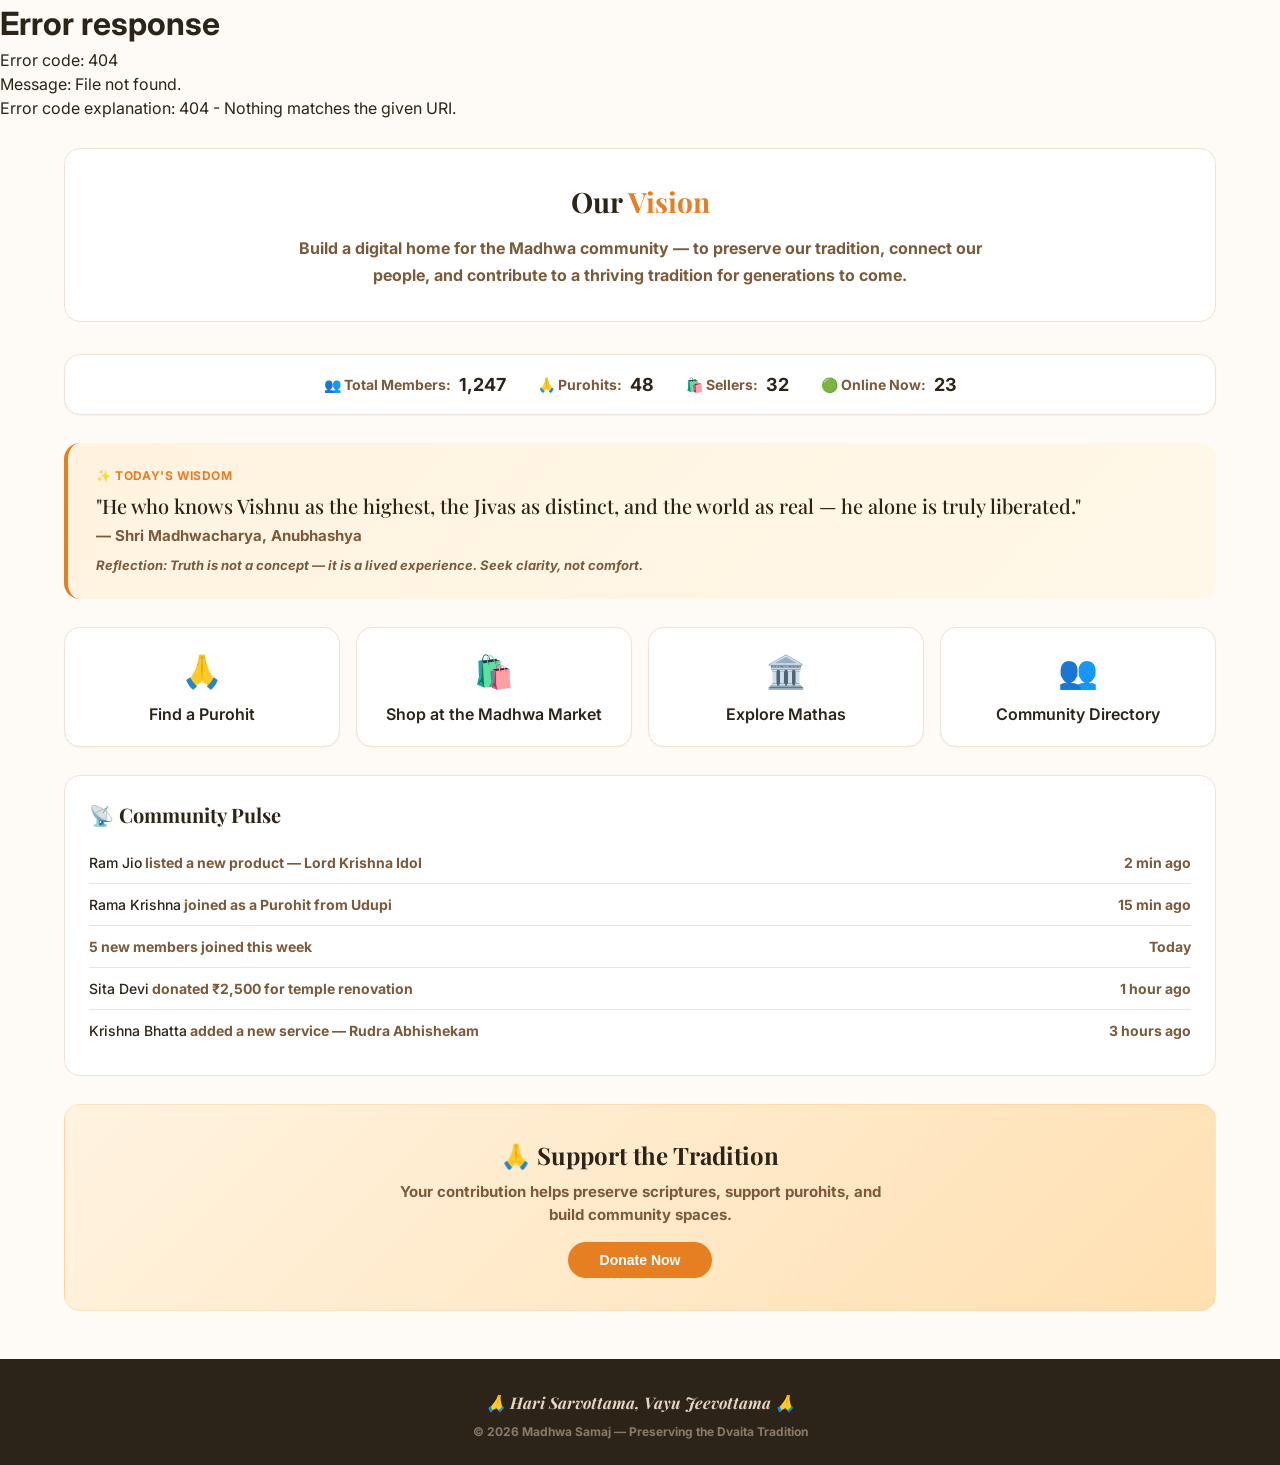
==== index.html @ 7e7f559f "first upload first upload" ====
<!DOCTYPE html>
<html lang="en">
<head>
    <meta charset="UTF-8" />
    <meta name="viewport" content="width=device-width, initial-scale=1.0, viewport-fit=cover" />
    <title>Madhwa Samaj — Preserve. Connect. Contribute.</title>
    <link href="https://fonts.googleapis.com/css2?family=Inter:opsz,wght@14..32,300;14..32,400;14..32,500;14..32,600;14..32,700&family=Playfair+Display:ital,wght@0,400;0,500;0,600;0,700;1,400&display=swap" rel="stylesheet" />
    <style>
        * {
            margin: 0;
            padding: 0;
            box-sizing: border-box;
        }
        :root {
            --madhwa-primary: #e67e22;
            --madhwa-light: #f39c12;
            --madhwa-dark: #d35400;
            --google-blue: #4285f4;
            --google-red: #ea4335;
            --google-yellow: #fbbc04;
            --google-green: #34a853;
            --bg-warm: #fefaf5;
            --surface-white: #ffffff;
            --text-primary: #2c2418;
            --text-secondary: #7a5a3a;
            --border-soft: #f0e2d4;
            --shadow-sm: 0 1px 2px rgba(0,0,0,0.04);
            --shadow-md: 0 4px 14px rgba(230,126,34,0.06);
            --shadow-lg: 0 8px 28px rgba(0,0,0,0.08);
            --radius: 16px;
        }
        body {
            font-family: 'Inter', sans-serif;
            background: var(--bg-warm);
            color: var(--text-primary);
            line-height: 1.5;
            min-height: 100vh;
            display: flex;
            flex-direction: column;
        }
        .page-content {
            flex: 1;
            max-width: 1200px;
            margin: 0 auto;
            padding: 28px 24px 48px;
            width: 100%;
        }

        /* Hero */
        .hero {
            background: linear-gradient(135deg, #fff3e0 0%, #ffe0b2 50%, #fff8e1 100%);
            border-radius: var(--radius);
            padding: 48px 32px;
            margin-bottom: 32px;
            text-align: center;
            border: 1px solid rgba(230,126,34,0.12);
        }
        .hero h1 {
            font-family: 'Playfair Display', serif;
            font-size: 38px;
            font-weight: 700;
            color: var(--text-primary);
        }
        .hero h1 span { color: var(--madhwa-primary); }
        .hero p {
            font-size: 18px;
            color: var(--text-secondary);
            max-width: 600px;
            margin: 12px auto 20px;
        }
        .hero .cta-group {
            display: flex;
            gap: 12px;
            justify-content: center;
            flex-wrap: wrap;
        }
        .hero .cta-group button {
            padding: 10px 28px;
            border: none;
            border-radius: 40px;
            font-weight: 600;
            font-size: 14px;
            cursor: pointer;
            transition: transform 0.2s;
            background: var(--madhwa-primary);
            color: white;
        }
        .hero .cta-group button:hover { transform: scale(1.02); }
        .hero .cta-group .btn-outline {
            background: none;
            color: var(--text-primary);
            border: 1px solid var(--border-soft);
        }
        .hero .cta-group .btn-outline:hover { background: #fff3e0; }

        /* Vision */
        .vision {
            background: white;
            border-radius: var(--radius);
            padding: 32px;
            margin-bottom: 32px;
            border: 1px solid var(--border-soft);
            text-align: center;
        }
        .vision h2 {
            font-family: 'Playfair Display', serif;
            font-size: 28px;
            margin-bottom: 12px;
        }
        .vision h2 span { color: var(--madhwa-primary); }
        .vision p {
            font-size: 16px;
            color: var(--text-secondary);
            max-width: 700px;
            margin: 0 auto;
            line-height: 1.7;
        }

        /* Stats Bar */
        .stats-bar {
            display: flex;
            flex-wrap: wrap;
            gap: 16px 32px;
            background: white;
            border: 1px solid var(--border-soft);
            border-radius: var(--radius);
            padding: 16px 24px;
            margin-bottom: 28px;
            box-shadow: var(--shadow-sm);
            justify-content: center;
        }
        .stats-bar .stat-item {
            display: flex;
            align-items: center;
            gap: 8px;
            font-size: 14px;
            color: var(--text-secondary);
        }
        .stats-bar .stat-item .num {
            font-weight: 700;
            color: var(--text-primary);
            font-size: 18px;
        }

        /* Today's Wisdom */
        .wisdom {
            background: linear-gradient(135deg, #fff3e0, #fff8e8);
            border-radius: var(--radius);
            padding: 24px 28px;
            margin-bottom: 28px;
            border-left: 4px solid var(--madhwa-primary);
        }
        .wisdom .label {
            font-size: 12px;
            font-weight: 700;
            text-transform: uppercase;
            letter-spacing: 0.05em;
            color: var(--madhwa-primary);
        }
        .wisdom .verse {
            font-size: 20px;
            font-weight: 500;
            font-family: 'Playfair Display', serif;
            margin: 6px 0 4px;
        }
        .wisdom .meaning {
            font-size: 15px;
            color: var(--text-secondary);
        }
        .wisdom .reflection {
            font-size: 13px;
            color: var(--text-secondary);
            margin-top: 8px;
            font-style: italic;
        }

        /* Quick Actions */
        .quick-actions {
            display: grid;
            grid-template-columns: repeat(auto-fit, minmax(200px, 1fr));
            gap: 16px;
            margin-bottom: 28px;
        }
        .quick-actions .action-card {
            background: white;
            border-radius: var(--radius);
            padding: 20px;
            text-align: center;
            border: 1px solid var(--border-soft);
            box-shadow: var(--shadow-sm);
            cursor: pointer;
            transition: transform 0.2s, box-shadow 0.2s;
        }
        .quick-actions .action-card:hover {
            transform: translateY(-3px);
            box-shadow: var(--shadow-lg);
        }
        .quick-actions .action-card .icon { font-size: 32px; }
        .quick-actions .action-card .title { font-weight: 600; margin-top: 6px; }

        /* Activity Feed */
        .activity-feed {
            background: white;
            border-radius: var(--radius);
            padding: 24px;
            margin-bottom: 28px;
            border: 1px solid var(--border-soft);
        }
        .activity-feed h3 {
            font-family: 'Playfair Display', serif;
            font-size: 20px;
            margin-bottom: 12px;
        }
        .activity-feed .feed-item {
            display: flex;
            justify-content: space-between;
            padding: 10px 0;
            border-bottom: 1px solid var(--border-soft);
            font-size: 14px;
            color: var(--text-secondary);
        }
        .activity-feed .feed-item:last-child { border-bottom: none; }
        .activity-feed .feed-item .highlight { color: var(--text-primary); font-weight: 500; }

        /* Donation */
        .donation-section {
            background: linear-gradient(135deg, #fff3e0, #ffe0b2);
            border-radius: var(--radius);
            padding: 32px;
            text-align: center;
            border: 1px solid rgba(230,126,34,0.12);
        }
        .donation-section h3 {
            font-family: 'Playfair Display', serif;
            font-size: 24px;
        }
        .donation-section p {
            font-size: 15px;
            color: var(--text-secondary);
            max-width: 500px;
            margin: 8px auto 16px;
        }
        .donation-section button {
            padding: 10px 32px;
            border: none;
            border-radius: 40px;
            font-weight: 600;
            font-size: 14px;
            cursor: pointer;
            background: var(--madhwa-primary);
            color: white;
            transition: transform 0.2s;
        }
        .donation-section button:hover { transform: scale(1.02); }

        /* Modal */
        .modal-overlay {
            display: none;
            position: fixed;
            top: 0;
            left: 0;
            width: 100%;
            height: 100%;
            background: rgba(0,0,0,0.5);
            backdrop-filter: blur(4px);
            z-index: 1000;
            align-items: center;
            justify-content: center;
        }
        .modal-overlay.open { display: flex; }
        .modal-box {
            background: white;
            border-radius: var(--radius);
            max-width: 440px;
            width: 92%;
            padding: 32px;
            box-shadow: var(--shadow-lg);
            text-align: center;
        }
        .modal-box h2 {
            font-family: 'Playfair Display', serif;
            font-size: 26px;
            margin-bottom: 8px;
        }
        .modal-box p {
            font-size: 14px;
            color: var(--text-secondary);
            margin-bottom: 16px;
        }
        .modal-box .amount-grid {
            display: grid;
            grid-template-columns: 1fr 1fr 1fr;
            gap: 10px;
            margin-bottom: 16px;
        }
        .modal-box .amount-grid button {
            padding: 10px;
            border: 1px solid var(--border-soft);
            border-radius: 10px;
            background: white;
            font-weight: 600;
            cursor: pointer;
            transition: all 0.2s;
        }
        .modal-box .amount-grid button:hover { border-color: var(--madhwa-primary); background: #fff3e0; }
        .modal-box .amount-grid button.selected { border-color: var(--madhwa-primary); background: var(--madhwa-primary); color: white; }
        .modal-box .custom-input {
            width: 100%;
            padding: 10px;
            border: 1px solid var(--border-soft);
            border-radius: 10px;
            margin-bottom: 16px;
            font-size: 14px;
        }
        .modal-box .btn-donate {
            width: 100%;
            padding: 12px;
            border: none;
            border-radius: 40px;
            background: var(--madhwa-primary);
            color: white;
            font-weight: 700;
            font-size: 16px;
            cursor: pointer;
        }
        .modal-box .btn-close {
            background: none;
            border: none;
            color: var(--text-secondary);
            margin-top: 12px;
            cursor: pointer;
        }
        .modal-box .impact {
            font-size: 12px;
            color: var(--text-secondary);
            margin-top: 12px;
            padding-top: 12px;
            border-top: 1px solid var(--border-soft);
        }

        @media (max-width: 768px) {
            .page-content { padding: 20px 16px 40px; }
            .hero { padding: 32px 20px; }
            .hero h1 { font-size: 28px; }
            .vision h2 { font-size: 22px; }
            .stats-bar { gap: 12px 20px; }
            .stats-bar .stat-item { font-size: 12px; }
            .stats-bar .stat-item .num { font-size: 16px; }
            .modal-box .amount-grid { grid-template-columns: 1fr 1fr; }
        }
        @media (max-width: 480px) {
            .hero h1 { font-size: 24px; }
            .hero p { font-size: 15px; }
            .quick-actions { grid-template-columns: 1fr 1fr; }
            .modal-box .amount-grid { grid-template-columns: 1fr 1fr; }
            .modal-box { padding: 24px; }
        }
    </style>
</head>
<body>
    <!-- Shared Header -->
    <div id="headerPlaceholder"></div>

    <main class="page-content">

        <!-- Vision / Mission -->
        <section class="vision">
            <h2>Our <span>Vision</span></h2>
            <p><b>Build a digital home for the Madhwa community — to preserve our tradition, connect our people, and contribute to a thriving tradition for generations to come.</p>
        </section>
        <!-- Stats -->
        <div class="stats-bar">
            <div class="stat-item">👥 Total Members: <span class="num" id="totalMembers">1,247</span></div>
            <div class="stat-item">🙏 Purohits: <span class="num" id="totalPurohits">48</span></div>
            <div class="stat-item">🛍️ Sellers: <span class="num" id="totalSellers">32</span></div>
            <div class="stat-item">🟢 Online Now: <span class="num" id="onlineNow">23</span></div>
        </div>
        <!-- Today's Wisdom -->
        <section class="wisdom">
            <div class="label">✨ Today's Wisdom</div>
            <div class="verse">"He who knows Vishnu as the highest, the Jivas as distinct, and the world as real — he alone is truly liberated."</div>
            <div class="meaning">— Shri Madhwacharya, Anubhashya</div>
            <div class="reflection">Reflection: Truth is not a concept — it is a lived experience. Seek clarity, not comfort.</div>
        </section>

        <!-- Quick Actions -->
        <section class="quick-actions">
            <div class="action-card" onclick="window.location.href='ms-purohit.html'">
                <div class="icon">🙏</div>
                <div class="title">Find a Purohit</div>
            </div>
            <div class="action-card" onclick="window.location.href='ms-marketplace.html'">
                <div class="icon">🛍️</div>
                <div class="title">Shop at the Madhwa Market</div>
            </div>
            <div class="action-card" onclick="window.location.href='ms-mathas-network.html'">
                <div class="icon">🏛️</div>
                <div class="title">Explore Mathas</div>
            </div>
            <div class="action-card" onclick="window.location.href='ms-directory.html'">
                <div class="icon">👥</div>
                <div class="title">Community Directory</div>
            </div>
        </section>

        <!-- Activity Feed -->
        <section class="activity-feed">
            <h3>📡 Community Pulse</h3>
            <div class="feed-item"><span><span class="highlight">Ram Jio</span> listed a new product — Lord Krishna Idol</span> <span>2 min ago</span></div>
            <div class="feed-item"><span><span class="highlight">Rama Krishna</span> joined as a Purohit from Udupi</span> <span>15 min ago</span></div>
            <div class="feed-item"><span>5 new members joined this week</span> <span>Today</span></div>
            <div class="feed-item"><span><span class="highlight">Sita Devi</span> donated ₹2,500 for temple renovation</span> <span>1 hour ago</span></div>
            <div class="feed-item"><span><span class="highlight">Krishna Bhatta</span> added a new service — Rudra Abhishekam</span> <span>3 hours ago</span></div>
        </section>

        <!-- Donation -->
        <section class="donation-section">
            <h3>🙏 Support the Tradition</h3>
            <p>Your contribution helps preserve scriptures, support purohits, and build community spaces.</p>
            <button onclick="document.getElementById('donationModal').classList.add('open')">Donate Now</button>
        </section>
    </main>

    <!-- Donation Modal -->
    <div class="modal-overlay" id="donationModal">
        <div class="modal-box">
            <h2>🙏 Donate</h2>
            <p>Choose an amount to support the Madhwa Samaj community.</p>
            <div class="amount-grid">
                <button onclick="selectAmount(this, 500)">₹500</button>
                <button onclick="selectAmount(this, 1000)">₹1,000</button>
                <button onclick="selectAmount(this, 2500)">₹2,500</button>
                <button onclick="selectAmount(this, 5000)">₹5,000</button>
                <button onclick="selectAmount(this, 10000)">₹10,000</button>
                <button onclick="selectAmount(this, 'custom')">Custom</button>
            </div>
            <input type="number" class="custom-input" id="customAmount" placeholder="Enter custom amount (₹)" style="display:none;" />
            <button class="btn-donate" onclick="processDonation()">Donate with Razorpay</button>
            <button class="btn-close" onclick="document.getElementById('donationModal').classList.remove('open')">Cancel</button>
            <div class="impact">💚 Your donation supports temple renovations, purohit training, and community events.</div>
        </div>
    </div>

    <!-- Footer -->
    <footer class="site-footer">
        <div class="footer-mantra">🙏 Hari Sarvottama, Vayu Jeevottama 🙏</div>
        <div class="footer-copy">© 2026 Madhwa Samaj — Preserving the Dvaita Tradition</div>
    </footer>

    <div class="toast" id="toast">✨ Thank you for your support!</div>

    <script>
        let selectedAmount = 0;

        function selectAmount(el, amount) {
            document.querySelectorAll('.amount-grid button').forEach(b => b.classList.remove('selected'));
            el.classList.add('selected');
            if (amount === 'custom') {
                document.getElementById('customAmount').style.display = 'block';
                document.getElementById('customAmount').focus();
                selectedAmount = 0;
            } else {
                document.getElementById('customAmount').style.display = 'none';
                selectedAmount = amount;
            }
        }

        function processDonation() {
            const custom = document.getElementById('customAmount').value;
            let finalAmount = selectedAmount;
            if (custom && parseInt(custom) > 0) {
                finalAmount = parseInt(custom);
            }
            if (!finalAmount || finalAmount < 10) {
                showToast('Please select or enter a valid amount (minimum ₹10).');
                return;
            }
            // Razorpay integration placeholder
            showToast(`🔒 Redirecting to Razorpay for ₹${finalAmount}...`);
            // In production: razorpay checkout
            setTimeout(() => {
                document.getElementById('donationModal').classList.remove('open');
                showToast('🙏 Thank you for your generous donation!');
            }, 1500);
        }

        function showToast(msg) {
            const toast = document.getElementById('toast');
            toast.textContent = msg;
            toast.classList.add('show');
            clearTimeout(toast._timer);
            toast._timer = setTimeout(() => toast.classList.remove('show'), 3000);
        }

        // Close modal on outside click
        document.getElementById('donationModal').addEventListener('click', function(e) {
            if (e.target === this) this.classList.remove('open');
        });

        // Load header
        fetch('components/header.html')
            .then(res => res.text())
            .then(data => {
                document.getElementById('headerPlaceholder').innerHTML = data;
                const currentPage = window.location.pathname.split('/').pop() || 'index.html';
                document.querySelectorAll('.nav-links a').forEach(link => {
                    const href = link.getAttribute('href');
                    if (href === currentPage || (currentPage === 'index.html' && href === 'index.html')) {
                        link.classList.add('active');
                    } else {
                        link.classList.remove('active');
                    }
                });
            })
            .catch(err => console.error('Failed to load header:', err));
    </script>

    <style>
        .toast {
            position: fixed;
            bottom: 100px;
            left: 50%;
            transform: translateX(-50%);
            background: #2c2418;
            color: white;
            padding: 14px 28px;
            border-radius: 40px;
            font-size: 13px;
            font-weight: 500;
            box-shadow: 0 8px 28px rgba(0,0,0,0.2);
            z-index: 300;
            opacity: 0;
            pointer-events: none;
            transition: all 0.4s ease;
        }
        .toast.show { opacity: 1; bottom: 120px; }
        .site-footer {
            background: #2c2418;
            color: #b8a994;
            padding: 32px 24px 24px;
            text-align: center;
            font-size: 13px;
            margin-top: auto;
        }
        .site-footer .footer-mantra {
            font-family: 'Playfair Display', serif;
            font-size: 16px;
            font-style: italic;
            color: #e6d5c4;
            margin-bottom: 8px;
        }
        .site-footer .footer-copy {
            font-size: 12px;
            color: #8a7a6a;
        }
        @media (max-width: 480px) {
            .site-footer { padding: 24px 16px 20px; }
            .site-footer .footer-mantra { font-size: 14px; }
            .modal-box .amount-grid { grid-template-columns: 1fr 1fr; }
        }
    </style>
</body>
</html>
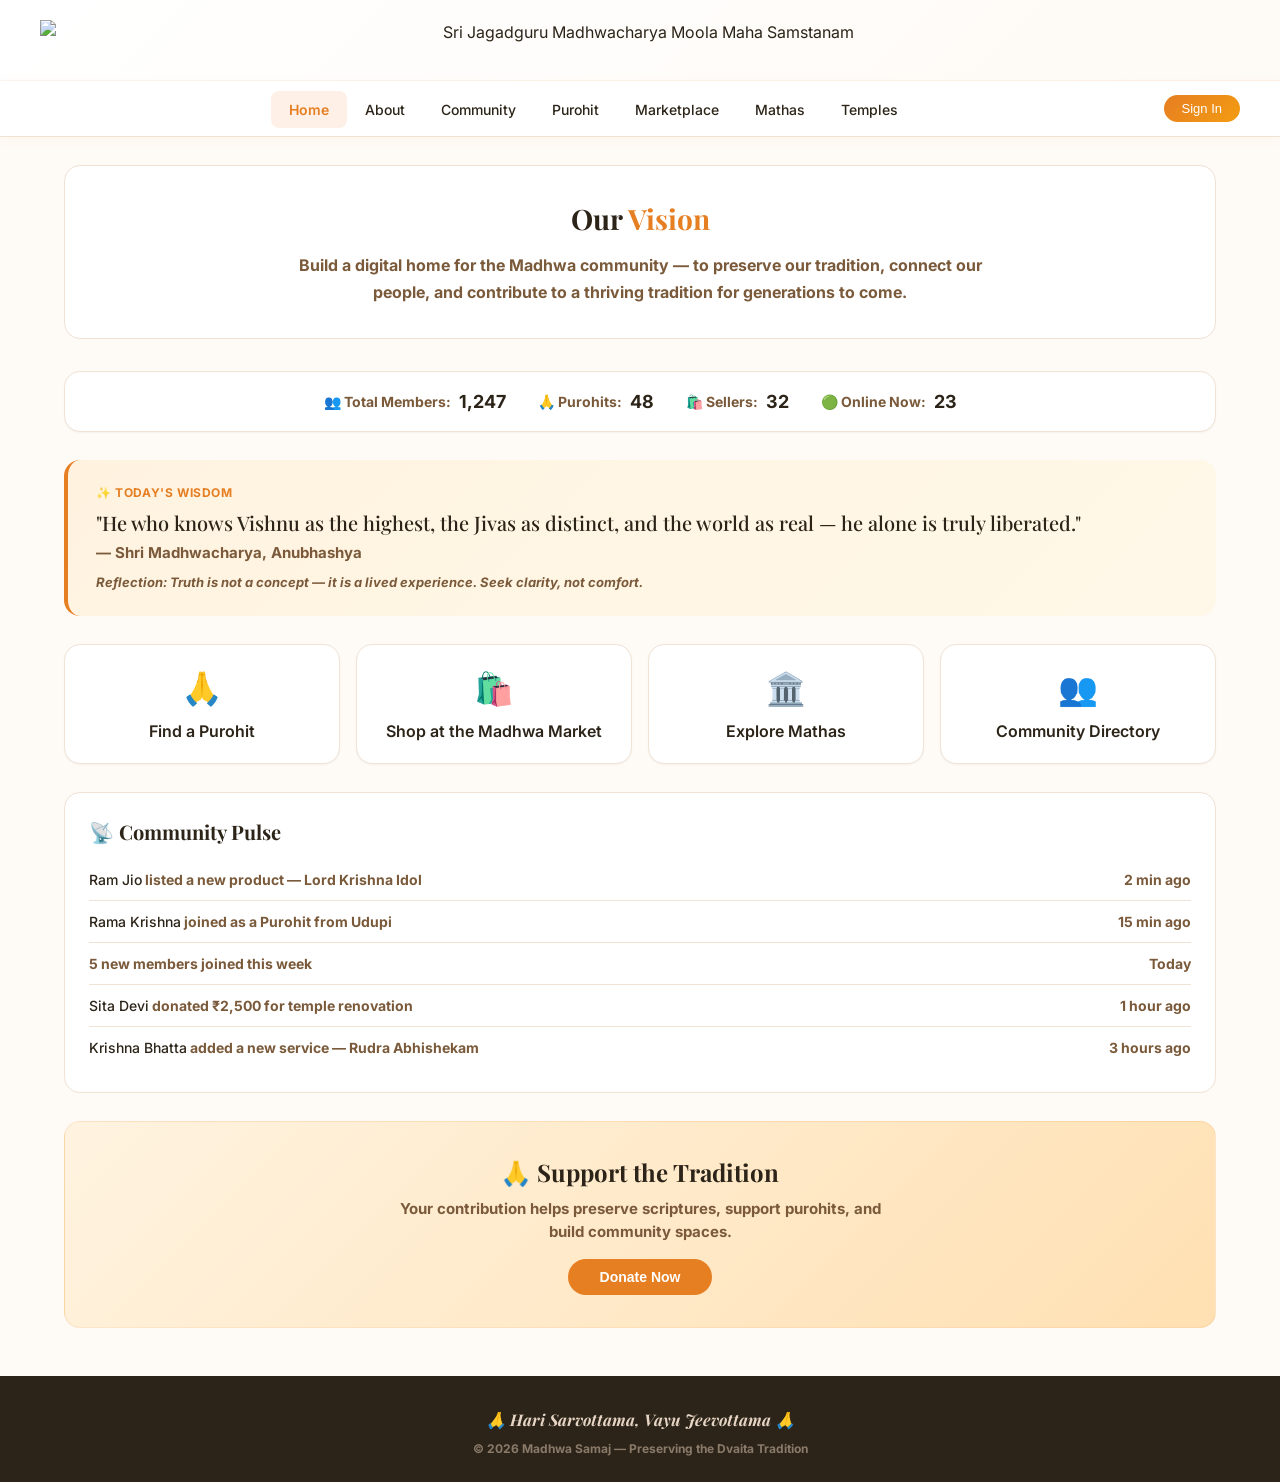
==== commit 4e82e82e: "Initial commit — Madhwa Samaj full platform" ====
--- a/index.html
+++ b/index.html
@@ -1,563 +1,563 @@
-<!DOCTYPE html>
-<html lang="en">
-<head>
-    <meta charset="UTF-8" />
-    <meta name="viewport" content="width=device-width, initial-scale=1.0, viewport-fit=cover" />
-    <title>Madhwa Samaj — Preserve. Connect. Contribute.</title>
-    <link href="https://fonts.googleapis.com/css2?family=Inter:opsz,wght@14..32,300;14..32,400;14..32,500;14..32,600;14..32,700&family=Playfair+Display:ital,wght@0,400;0,500;0,600;0,700;1,400&display=swap" rel="stylesheet" />
-    <style>
-        * {
-            margin: 0;
-            padding: 0;
-            box-sizing: border-box;
-        }
-        :root {
-            --madhwa-primary: #e67e22;
-            --madhwa-light: #f39c12;
-            --madhwa-dark: #d35400;
-            --google-blue: #4285f4;
-            --google-red: #ea4335;
-            --google-yellow: #fbbc04;
-            --google-green: #34a853;
-            --bg-warm: #fefaf5;
-            --surface-white: #ffffff;
-            --text-primary: #2c2418;
-            --text-secondary: #7a5a3a;
-            --border-soft: #f0e2d4;
-            --shadow-sm: 0 1px 2px rgba(0,0,0,0.04);
-            --shadow-md: 0 4px 14px rgba(230,126,34,0.06);
-            --shadow-lg: 0 8px 28px rgba(0,0,0,0.08);
-            --radius: 16px;
-        }
-        body {
-            font-family: 'Inter', sans-serif;
-            background: var(--bg-warm);
-            color: var(--text-primary);
-            line-height: 1.5;
-            min-height: 100vh;
-            display: flex;
-            flex-direction: column;
-        }
-        .page-content {
-            flex: 1;
-            max-width: 1200px;
-            margin: 0 auto;
-            padding: 28px 24px 48px;
-            width: 100%;
-        }
-
-        /* Hero */
-        .hero {
-            background: linear-gradient(135deg, #fff3e0 0%, #ffe0b2 50%, #fff8e1 100%);
-            border-radius: var(--radius);
-            padding: 48px 32px;
-            margin-bottom: 32px;
-            text-align: center;
-            border: 1px solid rgba(230,126,34,0.12);
-        }
-        .hero h1 {
-            font-family: 'Playfair Display', serif;
-            font-size: 38px;
-            font-weight: 700;
-            color: var(--text-primary);
-        }
-        .hero h1 span { color: var(--madhwa-primary); }
-        .hero p {
-            font-size: 18px;
-            color: var(--text-secondary);
-            max-width: 600px;
-            margin: 12px auto 20px;
-        }
-        .hero .cta-group {
-            display: flex;
-            gap: 12px;
-            justify-content: center;
-            flex-wrap: wrap;
-        }
-        .hero .cta-group button {
-            padding: 10px 28px;
-            border: none;
-            border-radius: 40px;
-            font-weight: 600;
-            font-size: 14px;
-            cursor: pointer;
-            transition: transform 0.2s;
-            background: var(--madhwa-primary);
-            color: white;
-        }
-        .hero .cta-group button:hover { transform: scale(1.02); }
-        .hero .cta-group .btn-outline {
-            background: none;
-            color: var(--text-primary);
-            border: 1px solid var(--border-soft);
-        }
-        .hero .cta-group .btn-outline:hover { background: #fff3e0; }
-
-        /* Vision */
-        .vision {
-            background: white;
-            border-radius: var(--radius);
-            padding: 32px;
-            margin-bottom: 32px;
-            border: 1px solid var(--border-soft);
-            text-align: center;
-        }
-        .vision h2 {
-            font-family: 'Playfair Display', serif;
-            font-size: 28px;
-            margin-bottom: 12px;
-        }
-        .vision h2 span { color: var(--madhwa-primary); }
-        .vision p {
-            font-size: 16px;
-            color: var(--text-secondary);
-            max-width: 700px;
-            margin: 0 auto;
-            line-height: 1.7;
-        }
-
-        /* Stats Bar */
-        .stats-bar {
-            display: flex;
-            flex-wrap: wrap;
-            gap: 16px 32px;
-            background: white;
-            border: 1px solid var(--border-soft);
-            border-radius: var(--radius);
-            padding: 16px 24px;
-            margin-bottom: 28px;
-            box-shadow: var(--shadow-sm);
-            justify-content: center;
-        }
-        .stats-bar .stat-item {
-            display: flex;
-            align-items: center;
-            gap: 8px;
-            font-size: 14px;
-            color: var(--text-secondary);
-        }
-        .stats-bar .stat-item .num {
-            font-weight: 700;
-            color: var(--text-primary);
-            font-size: 18px;
-        }
-
-        /* Today's Wisdom */
-        .wisdom {
-            background: linear-gradient(135deg, #fff3e0, #fff8e8);
-            border-radius: var(--radius);
-            padding: 24px 28px;
-            margin-bottom: 28px;
-            border-left: 4px solid var(--madhwa-primary);
-        }
-        .wisdom .label {
-            font-size: 12px;
-            font-weight: 700;
-            text-transform: uppercase;
-            letter-spacing: 0.05em;
-            color: var(--madhwa-primary);
-        }
-        .wisdom .verse {
-            font-size: 20px;
-            font-weight: 500;
-            font-family: 'Playfair Display', serif;
-            margin: 6px 0 4px;
-        }
-        .wisdom .meaning {
-            font-size: 15px;
-            color: var(--text-secondary);
-        }
-        .wisdom .reflection {
-            font-size: 13px;
-            color: var(--text-secondary);
-            margin-top: 8px;
-            font-style: italic;
-        }
-
-        /* Quick Actions */
-        .quick-actions {
-            display: grid;
-            grid-template-columns: repeat(auto-fit, minmax(200px, 1fr));
-            gap: 16px;
-            margin-bottom: 28px;
-        }
-        .quick-actions .action-card {
-            background: white;
-            border-radius: var(--radius);
-            padding: 20px;
-            text-align: center;
-            border: 1px solid var(--border-soft);
-            box-shadow: var(--shadow-sm);
-            cursor: pointer;
-            transition: transform 0.2s, box-shadow 0.2s;
-        }
-        .quick-actions .action-card:hover {
-            transform: translateY(-3px);
-            box-shadow: var(--shadow-lg);
-        }
-        .quick-actions .action-card .icon { font-size: 32px; }
-        .quick-actions .action-card .title { font-weight: 600; margin-top: 6px; }
-
-        /* Activity Feed */
-        .activity-feed {
-            background: white;
-            border-radius: var(--radius);
-            padding: 24px;
-            margin-bottom: 28px;
-            border: 1px solid var(--border-soft);
-        }
-        .activity-feed h3 {
-            font-family: 'Playfair Display', serif;
-            font-size: 20px;
-            margin-bottom: 12px;
-        }
-        .activity-feed .feed-item {
-            display: flex;
-            justify-content: space-between;
-            padding: 10px 0;
-            border-bottom: 1px solid var(--border-soft);
-            font-size: 14px;
-            color: var(--text-secondary);
-        }
-        .activity-feed .feed-item:last-child { border-bottom: none; }
-        .activity-feed .feed-item .highlight { color: var(--text-primary); font-weight: 500; }
-
-        /* Donation */
-        .donation-section {
-            background: linear-gradient(135deg, #fff3e0, #ffe0b2);
-            border-radius: var(--radius);
-            padding: 32px;
-            text-align: center;
-            border: 1px solid rgba(230,126,34,0.12);
-        }
-        .donation-section h3 {
-            font-family: 'Playfair Display', serif;
-            font-size: 24px;
-        }
-        .donation-section p {
-            font-size: 15px;
-            color: var(--text-secondary);
-            max-width: 500px;
-            margin: 8px auto 16px;
-        }
-        .donation-section button {
-            padding: 10px 32px;
-            border: none;
-            border-radius: 40px;
-            font-weight: 600;
-            font-size: 14px;
-            cursor: pointer;
-            background: var(--madhwa-primary);
-            color: white;
-            transition: transform 0.2s;
-        }
-        .donation-section button:hover { transform: scale(1.02); }
-
-        /* Modal */
-        .modal-overlay {
-            display: none;
-            position: fixed;
-            top: 0;
-            left: 0;
-            width: 100%;
-            height: 100%;
-            background: rgba(0,0,0,0.5);
-            backdrop-filter: blur(4px);
-            z-index: 1000;
-            align-items: center;
-            justify-content: center;
-        }
-        .modal-overlay.open { display: flex; }
-        .modal-box {
-            background: white;
-            border-radius: var(--radius);
-            max-width: 440px;
-            width: 92%;
-            padding: 32px;
-            box-shadow: var(--shadow-lg);
-            text-align: center;
-        }
-        .modal-box h2 {
-            font-family: 'Playfair Display', serif;
-            font-size: 26px;
-            margin-bottom: 8px;
-        }
-        .modal-box p {
-            font-size: 14px;
-            color: var(--text-secondary);
-            margin-bottom: 16px;
-        }
-        .modal-box .amount-grid {
-            display: grid;
-            grid-template-columns: 1fr 1fr 1fr;
-            gap: 10px;
-            margin-bottom: 16px;
-        }
-        .modal-box .amount-grid button {
-            padding: 10px;
-            border: 1px solid var(--border-soft);
-            border-radius: 10px;
-            background: white;
-            font-weight: 600;
-            cursor: pointer;
-            transition: all 0.2s;
-        }
-        .modal-box .amount-grid button:hover { border-color: var(--madhwa-primary); background: #fff3e0; }
-        .modal-box .amount-grid button.selected { border-color: var(--madhwa-primary); background: var(--madhwa-primary); color: white; }
-        .modal-box .custom-input {
-            width: 100%;
-            padding: 10px;
-            border: 1px solid var(--border-soft);
-            border-radius: 10px;
-            margin-bottom: 16px;
-            font-size: 14px;
-        }
-        .modal-box .btn-donate {
-            width: 100%;
-            padding: 12px;
-            border: none;
-            border-radius: 40px;
-            background: var(--madhwa-primary);
-            color: white;
-            font-weight: 700;
-            font-size: 16px;
-            cursor: pointer;
-        }
-        .modal-box .btn-close {
-            background: none;
-            border: none;
-            color: var(--text-secondary);
-            margin-top: 12px;
-            cursor: pointer;
-        }
-        .modal-box .impact {
-            font-size: 12px;
-            color: var(--text-secondary);
-            margin-top: 12px;
-            padding-top: 12px;
-            border-top: 1px solid var(--border-soft);
-        }
-
-        @media (max-width: 768px) {
-            .page-content { padding: 20px 16px 40px; }
-            .hero { padding: 32px 20px; }
-            .hero h1 { font-size: 28px; }
-            .vision h2 { font-size: 22px; }
-            .stats-bar { gap: 12px 20px; }
-            .stats-bar .stat-item { font-size: 12px; }
-            .stats-bar .stat-item .num { font-size: 16px; }
-            .modal-box .amount-grid { grid-template-columns: 1fr 1fr; }
-        }
-        @media (max-width: 480px) {
-            .hero h1 { font-size: 24px; }
-            .hero p { font-size: 15px; }
-            .quick-actions { grid-template-columns: 1fr 1fr; }
-            .modal-box .amount-grid { grid-template-columns: 1fr 1fr; }
-            .modal-box { padding: 24px; }
-        }
-    </style>
-</head>
-<body>
-    <!-- Shared Header -->
-    <div id="headerPlaceholder"></div>
-
-    <main class="page-content">
-
-        <!-- Vision / Mission -->
-        <section class="vision">
-            <h2>Our <span>Vision</span></h2>
-            <p><b>Build a digital home for the Madhwa community — to preserve our tradition, connect our people, and contribute to a thriving tradition for generations to come.</p>
-        </section>
-        <!-- Stats -->
-        <div class="stats-bar">
-            <div class="stat-item">👥 Total Members: <span class="num" id="totalMembers">1,247</span></div>
-            <div class="stat-item">🙏 Purohits: <span class="num" id="totalPurohits">48</span></div>
-            <div class="stat-item">🛍️ Sellers: <span class="num" id="totalSellers">32</span></div>
-            <div class="stat-item">🟢 Online Now: <span class="num" id="onlineNow">23</span></div>
-        </div>
-        <!-- Today's Wisdom -->
-        <section class="wisdom">
-            <div class="label">✨ Today's Wisdom</div>
-            <div class="verse">"He who knows Vishnu as the highest, the Jivas as distinct, and the world as real — he alone is truly liberated."</div>
-            <div class="meaning">— Shri Madhwacharya, Anubhashya</div>
-            <div class="reflection">Reflection: Truth is not a concept — it is a lived experience. Seek clarity, not comfort.</div>
-        </section>
-
-        <!-- Quick Actions -->
-        <section class="quick-actions">
-            <div class="action-card" onclick="window.location.href='ms-purohit.html'">
-                <div class="icon">🙏</div>
-                <div class="title">Find a Purohit</div>
-            </div>
-            <div class="action-card" onclick="window.location.href='ms-marketplace.html'">
-                <div class="icon">🛍️</div>
-                <div class="title">Shop at the Madhwa Market</div>
-            </div>
-            <div class="action-card" onclick="window.location.href='ms-mathas-network.html'">
-                <div class="icon">🏛️</div>
-                <div class="title">Explore Mathas</div>
-            </div>
-            <div class="action-card" onclick="window.location.href='ms-directory.html'">
-                <div class="icon">👥</div>
-                <div class="title">Community Directory</div>
-            </div>
-        </section>
-
-        <!-- Activity Feed -->
-        <section class="activity-feed">
-            <h3>📡 Community Pulse</h3>
-            <div class="feed-item"><span><span class="highlight">Ram Jio</span> listed a new product — Lord Krishna Idol</span> <span>2 min ago</span></div>
-            <div class="feed-item"><span><span class="highlight">Rama Krishna</span> joined as a Purohit from Udupi</span> <span>15 min ago</span></div>
-            <div class="feed-item"><span>5 new members joined this week</span> <span>Today</span></div>
-            <div class="feed-item"><span><span class="highlight">Sita Devi</span> donated ₹2,500 for temple renovation</span> <span>1 hour ago</span></div>
-            <div class="feed-item"><span><span class="highlight">Krishna Bhatta</span> added a new service — Rudra Abhishekam</span> <span>3 hours ago</span></div>
-        </section>
-
-        <!-- Donation -->
-        <section class="donation-section">
-            <h3>🙏 Support the Tradition</h3>
-            <p>Your contribution helps preserve scriptures, support purohits, and build community spaces.</p>
-            <button onclick="document.getElementById('donationModal').classList.add('open')">Donate Now</button>
-        </section>
-    </main>
-
-    <!-- Donation Modal -->
-    <div class="modal-overlay" id="donationModal">
-        <div class="modal-box">
-            <h2>🙏 Donate</h2>
-            <p>Choose an amount to support the Madhwa Samaj community.</p>
-            <div class="amount-grid">
-                <button onclick="selectAmount(this, 500)">₹500</button>
-                <button onclick="selectAmount(this, 1000)">₹1,000</button>
-                <button onclick="selectAmount(this, 2500)">₹2,500</button>
-                <button onclick="selectAmount(this, 5000)">₹5,000</button>
-                <button onclick="selectAmount(this, 10000)">₹10,000</button>
-                <button onclick="selectAmount(this, 'custom')">Custom</button>
-            </div>
-            <input type="number" class="custom-input" id="customAmount" placeholder="Enter custom amount (₹)" style="display:none;" />
-            <button class="btn-donate" onclick="processDonation()">Donate with Razorpay</button>
-            <button class="btn-close" onclick="document.getElementById('donationModal').classList.remove('open')">Cancel</button>
-            <div class="impact">💚 Your donation supports temple renovations, purohit training, and community events.</div>
-        </div>
-    </div>
-
-    <!-- Footer -->
-    <footer class="site-footer">
-        <div class="footer-mantra">🙏 Hari Sarvottama, Vayu Jeevottama 🙏</div>
-        <div class="footer-copy">© 2026 Madhwa Samaj — Preserving the Dvaita Tradition</div>
-    </footer>
-
-    <div class="toast" id="toast">✨ Thank you for your support!</div>
-
-    <script>
-        let selectedAmount = 0;
-
-        function selectAmount(el, amount) {
-            document.querySelectorAll('.amount-grid button').forEach(b => b.classList.remove('selected'));
-            el.classList.add('selected');
-            if (amount === 'custom') {
-                document.getElementById('customAmount').style.display = 'block';
-                document.getElementById('customAmount').focus();
-                selectedAmount = 0;
-            } else {
-                document.getElementById('customAmount').style.display = 'none';
-                selectedAmount = amount;
-            }
-        }
-
-        function processDonation() {
-            const custom = document.getElementById('customAmount').value;
-            let finalAmount = selectedAmount;
-            if (custom && parseInt(custom) > 0) {
-                finalAmount = parseInt(custom);
-            }
-            if (!finalAmount || finalAmount < 10) {
-                showToast('Please select or enter a valid amount (minimum ₹10).');
-                return;
-            }
-            // Razorpay integration placeholder
-            showToast(`🔒 Redirecting to Razorpay for ₹${finalAmount}...`);
-            // In production: razorpay checkout
-            setTimeout(() => {
-                document.getElementById('donationModal').classList.remove('open');
-                showToast('🙏 Thank you for your generous donation!');
-            }, 1500);
-        }
-
-        function showToast(msg) {
-            const toast = document.getElementById('toast');
-            toast.textContent = msg;
-            toast.classList.add('show');
-            clearTimeout(toast._timer);
-            toast._timer = setTimeout(() => toast.classList.remove('show'), 3000);
-        }
-
-        // Close modal on outside click
-        document.getElementById('donationModal').addEventListener('click', function(e) {
-            if (e.target === this) this.classList.remove('open');
-        });
-
-        // Load header
-        fetch('components/header.html')
-            .then(res => res.text())
-            .then(data => {
-                document.getElementById('headerPlaceholder').innerHTML = data;
-                const currentPage = window.location.pathname.split('/').pop() || 'index.html';
-                document.querySelectorAll('.nav-links a').forEach(link => {
-                    const href = link.getAttribute('href');
-                    if (href === currentPage || (currentPage === 'index.html' && href === 'index.html')) {
-                        link.classList.add('active');
-                    } else {
-                        link.classList.remove('active');
-                    }
-                });
-            })
-            .catch(err => console.error('Failed to load header:', err));
-    </script>
-
-    <style>
-        .toast {
-            position: fixed;
-            bottom: 100px;
-            left: 50%;
-            transform: translateX(-50%);
-            background: #2c2418;
-            color: white;
-            padding: 14px 28px;
-            border-radius: 40px;
-            font-size: 13px;
-            font-weight: 500;
-            box-shadow: 0 8px 28px rgba(0,0,0,0.2);
-            z-index: 300;
-            opacity: 0;
-            pointer-events: none;
-            transition: all 0.4s ease;
-        }
-        .toast.show { opacity: 1; bottom: 120px; }
-        .site-footer {
-            background: #2c2418;
-            color: #b8a994;
-            padding: 32px 24px 24px;
-            text-align: center;
-            font-size: 13px;
-            margin-top: auto;
-        }
-        .site-footer .footer-mantra {
-            font-family: 'Playfair Display', serif;
-            font-size: 16px;
-            font-style: italic;
-            color: #e6d5c4;
-            margin-bottom: 8px;
-        }
-        .site-footer .footer-copy {
-            font-size: 12px;
-            color: #8a7a6a;
-        }
-        @media (max-width: 480px) {
-            .site-footer { padding: 24px 16px 20px; }
-            .site-footer .footer-mantra { font-size: 14px; }
-            .modal-box .amount-grid { grid-template-columns: 1fr 1fr; }
-        }
-    </style>
-</body>
+<!DOCTYPE html>
+<html lang="en">
+<head>
+    <meta charset="UTF-8" />
+    <meta name="viewport" content="width=device-width, initial-scale=1.0, viewport-fit=cover" />
+    <title>Madhwa Samaj — Preserve. Connect. Contribute.</title>
+    <link href="https://fonts.googleapis.com/css2?family=Inter:opsz,wght@14..32,300;14..32,400;14..32,500;14..32,600;14..32,700&family=Playfair+Display:ital,wght@0,400;0,500;0,600;0,700;1,400&display=swap" rel="stylesheet" />
+    <style>
+        * {
+            margin: 0;
+            padding: 0;
+            box-sizing: border-box;
+        }
+        :root {
+            --madhwa-primary: #e67e22;
+            --madhwa-light: #f39c12;
+            --madhwa-dark: #d35400;
+            --google-blue: #4285f4;
+            --google-red: #ea4335;
+            --google-yellow: #fbbc04;
+            --google-green: #34a853;
+            --bg-warm: #fefaf5;
+            --surface-white: #ffffff;
+            --text-primary: #2c2418;
+            --text-secondary: #7a5a3a;
+            --border-soft: #f0e2d4;
+            --shadow-sm: 0 1px 2px rgba(0,0,0,0.04);
+            --shadow-md: 0 4px 14px rgba(230,126,34,0.06);
+            --shadow-lg: 0 8px 28px rgba(0,0,0,0.08);
+            --radius: 16px;
+        }
+        body {
+            font-family: 'Inter', sans-serif;
+            background: var(--bg-warm);
+            color: var(--text-primary);
+            line-height: 1.5;
+            min-height: 100vh;
+            display: flex;
+            flex-direction: column;
+        }
+        .page-content {
+            flex: 1;
+            max-width: 1200px;
+            margin: 0 auto;
+            padding: 28px 24px 48px;
+            width: 100%;
+        }
+
+        /* Hero */
+        .hero {
+            background: linear-gradient(135deg, #fff3e0 0%, #ffe0b2 50%, #fff8e1 100%);
+            border-radius: var(--radius);
+            padding: 48px 32px;
+            margin-bottom: 32px;
+            text-align: center;
+            border: 1px solid rgba(230,126,34,0.12);
+        }
+        .hero h1 {
+            font-family: 'Playfair Display', serif;
+            font-size: 38px;
+            font-weight: 700;
+            color: var(--text-primary);
+        }
+        .hero h1 span { color: var(--madhwa-primary); }
+        .hero p {
+            font-size: 18px;
+            color: var(--text-secondary);
+            max-width: 600px;
+            margin: 12px auto 20px;
+        }
+        .hero .cta-group {
+            display: flex;
+            gap: 12px;
+            justify-content: center;
+            flex-wrap: wrap;
+        }
+        .hero .cta-group button {
+            padding: 10px 28px;
+            border: none;
+            border-radius: 40px;
+            font-weight: 600;
+            font-size: 14px;
+            cursor: pointer;
+            transition: transform 0.2s;
+            background: var(--madhwa-primary);
+            color: white;
+        }
+        .hero .cta-group button:hover { transform: scale(1.02); }
+        .hero .cta-group .btn-outline {
+            background: none;
+            color: var(--text-primary);
+            border: 1px solid var(--border-soft);
+        }
+        .hero .cta-group .btn-outline:hover { background: #fff3e0; }
+
+        /* Vision */
+        .vision {
+            background: white;
+            border-radius: var(--radius);
+            padding: 32px;
+            margin-bottom: 32px;
+            border: 1px solid var(--border-soft);
+            text-align: center;
+        }
+        .vision h2 {
+            font-family: 'Playfair Display', serif;
+            font-size: 28px;
+            margin-bottom: 12px;
+        }
+        .vision h2 span { color: var(--madhwa-primary); }
+        .vision p {
+            font-size: 16px;
+            color: var(--text-secondary);
+            max-width: 700px;
+            margin: 0 auto;
+            line-height: 1.7;
+        }
+
+        /* Stats Bar */
+        .stats-bar {
+            display: flex;
+            flex-wrap: wrap;
+            gap: 16px 32px;
+            background: white;
+            border: 1px solid var(--border-soft);
+            border-radius: var(--radius);
+            padding: 16px 24px;
+            margin-bottom: 28px;
+            box-shadow: var(--shadow-sm);
+            justify-content: center;
+        }
+        .stats-bar .stat-item {
+            display: flex;
+            align-items: center;
+            gap: 8px;
+            font-size: 14px;
+            color: var(--text-secondary);
+        }
+        .stats-bar .stat-item .num {
+            font-weight: 700;
+            color: var(--text-primary);
+            font-size: 18px;
+        }
+
+        /* Today's Wisdom */
+        .wisdom {
+            background: linear-gradient(135deg, #fff3e0, #fff8e8);
+            border-radius: var(--radius);
+            padding: 24px 28px;
+            margin-bottom: 28px;
+            border-left: 4px solid var(--madhwa-primary);
+        }
+        .wisdom .label {
+            font-size: 12px;
+            font-weight: 700;
+            text-transform: uppercase;
+            letter-spacing: 0.05em;
+            color: var(--madhwa-primary);
+        }
+        .wisdom .verse {
+            font-size: 20px;
+            font-weight: 500;
+            font-family: 'Playfair Display', serif;
+            margin: 6px 0 4px;
+        }
+        .wisdom .meaning {
+            font-size: 15px;
+            color: var(--text-secondary);
+        }
+        .wisdom .reflection {
+            font-size: 13px;
+            color: var(--text-secondary);
+            margin-top: 8px;
+            font-style: italic;
+        }
+
+        /* Quick Actions */
+        .quick-actions {
+            display: grid;
+            grid-template-columns: repeat(auto-fit, minmax(200px, 1fr));
+            gap: 16px;
+            margin-bottom: 28px;
+        }
+        .quick-actions .action-card {
+            background: white;
+            border-radius: var(--radius);
+            padding: 20px;
+            text-align: center;
+            border: 1px solid var(--border-soft);
+            box-shadow: var(--shadow-sm);
+            cursor: pointer;
+            transition: transform 0.2s, box-shadow 0.2s;
+        }
+        .quick-actions .action-card:hover {
+            transform: translateY(-3px);
+            box-shadow: var(--shadow-lg);
+        }
+        .quick-actions .action-card .icon { font-size: 32px; }
+        .quick-actions .action-card .title { font-weight: 600; margin-top: 6px; }
+
+        /* Activity Feed */
+        .activity-feed {
+            background: white;
+            border-radius: var(--radius);
+            padding: 24px;
+            margin-bottom: 28px;
+            border: 1px solid var(--border-soft);
+        }
+        .activity-feed h3 {
+            font-family: 'Playfair Display', serif;
+            font-size: 20px;
+            margin-bottom: 12px;
+        }
+        .activity-feed .feed-item {
+            display: flex;
+            justify-content: space-between;
+            padding: 10px 0;
+            border-bottom: 1px solid var(--border-soft);
+            font-size: 14px;
+            color: var(--text-secondary);
+        }
+        .activity-feed .feed-item:last-child { border-bottom: none; }
+        .activity-feed .feed-item .highlight { color: var(--text-primary); font-weight: 500; }
+
+        /* Donation */
+        .donation-section {
+            background: linear-gradient(135deg, #fff3e0, #ffe0b2);
+            border-radius: var(--radius);
+            padding: 32px;
+            text-align: center;
+            border: 1px solid rgba(230,126,34,0.12);
+        }
+        .donation-section h3 {
+            font-family: 'Playfair Display', serif;
+            font-size: 24px;
+        }
+        .donation-section p {
+            font-size: 15px;
+            color: var(--text-secondary);
+            max-width: 500px;
+            margin: 8px auto 16px;
+        }
+        .donation-section button {
+            padding: 10px 32px;
+            border: none;
+            border-radius: 40px;
+            font-weight: 600;
+            font-size: 14px;
+            cursor: pointer;
+            background: var(--madhwa-primary);
+            color: white;
+            transition: transform 0.2s;
+        }
+        .donation-section button:hover { transform: scale(1.02); }
+
+        /* Modal */
+        .modal-overlay {
+            display: none;
+            position: fixed;
+            top: 0;
+            left: 0;
+            width: 100%;
+            height: 100%;
+            background: rgba(0,0,0,0.5);
+            backdrop-filter: blur(4px);
+            z-index: 1000;
+            align-items: center;
+            justify-content: center;
+        }
+        .modal-overlay.open { display: flex; }
+        .modal-box {
+            background: white;
+            border-radius: var(--radius);
+            max-width: 440px;
+            width: 92%;
+            padding: 32px;
+            box-shadow: var(--shadow-lg);
+            text-align: center;
+        }
+        .modal-box h2 {
+            font-family: 'Playfair Display', serif;
+            font-size: 26px;
+            margin-bottom: 8px;
+        }
+        .modal-box p {
+            font-size: 14px;
+            color: var(--text-secondary);
+            margin-bottom: 16px;
+        }
+        .modal-box .amount-grid {
+            display: grid;
+            grid-template-columns: 1fr 1fr 1fr;
+            gap: 10px;
+            margin-bottom: 16px;
+        }
+        .modal-box .amount-grid button {
+            padding: 10px;
+            border: 1px solid var(--border-soft);
+            border-radius: 10px;
+            background: white;
+            font-weight: 600;
+            cursor: pointer;
+            transition: all 0.2s;
+        }
+        .modal-box .amount-grid button:hover { border-color: var(--madhwa-primary); background: #fff3e0; }
+        .modal-box .amount-grid button.selected { border-color: var(--madhwa-primary); background: var(--madhwa-primary); color: white; }
+        .modal-box .custom-input {
+            width: 100%;
+            padding: 10px;
+            border: 1px solid var(--border-soft);
+            border-radius: 10px;
+            margin-bottom: 16px;
+            font-size: 14px;
+        }
+        .modal-box .btn-donate {
+            width: 100%;
+            padding: 12px;
+            border: none;
+            border-radius: 40px;
+            background: var(--madhwa-primary);
+            color: white;
+            font-weight: 700;
+            font-size: 16px;
+            cursor: pointer;
+        }
+        .modal-box .btn-close {
+            background: none;
+            border: none;
+            color: var(--text-secondary);
+            margin-top: 12px;
+            cursor: pointer;
+        }
+        .modal-box .impact {
+            font-size: 12px;
+            color: var(--text-secondary);
+            margin-top: 12px;
+            padding-top: 12px;
+            border-top: 1px solid var(--border-soft);
+        }
+
+        @media (max-width: 768px) {
+            .page-content { padding: 20px 16px 40px; }
+            .hero { padding: 32px 20px; }
+            .hero h1 { font-size: 28px; }
+            .vision h2 { font-size: 22px; }
+            .stats-bar { gap: 12px 20px; }
+            .stats-bar .stat-item { font-size: 12px; }
+            .stats-bar .stat-item .num { font-size: 16px; }
+            .modal-box .amount-grid { grid-template-columns: 1fr 1fr; }
+        }
+        @media (max-width: 480px) {
+            .hero h1 { font-size: 24px; }
+            .hero p { font-size: 15px; }
+            .quick-actions { grid-template-columns: 1fr 1fr; }
+            .modal-box .amount-grid { grid-template-columns: 1fr 1fr; }
+            .modal-box { padding: 24px; }
+        }
+    </style>
+</head>
+<body>
+    <!-- Shared Header -->
+    <div id="headerPlaceholder"></div>
+
+    <main class="page-content">
+
+        <!-- Vision / Mission -->
+        <section class="vision">
+            <h2>Our <span>Vision</span></h2>
+            <p><b>Build a digital home for the Madhwa community — to preserve our tradition, connect our people, and contribute to a thriving tradition for generations to come.</p>
+        </section>
+        <!-- Stats -->
+        <div class="stats-bar">
+            <div class="stat-item">👥 Total Members: <span class="num" id="totalMembers">1,247</span></div>
+            <div class="stat-item">🙏 Purohits: <span class="num" id="totalPurohits">48</span></div>
+            <div class="stat-item">🛍️ Sellers: <span class="num" id="totalSellers">32</span></div>
+            <div class="stat-item">🟢 Online Now: <span class="num" id="onlineNow">23</span></div>
+        </div>
+        <!-- Today's Wisdom -->
+        <section class="wisdom">
+            <div class="label">✨ Today's Wisdom</div>
+            <div class="verse">"He who knows Vishnu as the highest, the Jivas as distinct, and the world as real — he alone is truly liberated."</div>
+            <div class="meaning">— Shri Madhwacharya, Anubhashya</div>
+            <div class="reflection">Reflection: Truth is not a concept — it is a lived experience. Seek clarity, not comfort.</div>
+        </section>
+
+        <!-- Quick Actions -->
+        <section class="quick-actions">
+            <div class="action-card" onclick="window.location.href='ms-purohit.html'">
+                <div class="icon">🙏</div>
+                <div class="title">Find a Purohit</div>
+            </div>
+            <div class="action-card" onclick="window.location.href='ms-marketplace.html'">
+                <div class="icon">🛍️</div>
+                <div class="title">Shop at the Madhwa Market</div>
+            </div>
+            <div class="action-card" onclick="window.location.href='ms-mathas-network.html'">
+                <div class="icon">🏛️</div>
+                <div class="title">Explore Mathas</div>
+            </div>
+            <div class="action-card" onclick="window.location.href='ms-directory.html'">
+                <div class="icon">👥</div>
+                <div class="title">Community Directory</div>
+            </div>
+        </section>
+
+        <!-- Activity Feed -->
+        <section class="activity-feed">
+            <h3>📡 Community Pulse</h3>
+            <div class="feed-item"><span><span class="highlight">Ram Jio</span> listed a new product — Lord Krishna Idol</span> <span>2 min ago</span></div>
+            <div class="feed-item"><span><span class="highlight">Rama Krishna</span> joined as a Purohit from Udupi</span> <span>15 min ago</span></div>
+            <div class="feed-item"><span>5 new members joined this week</span> <span>Today</span></div>
+            <div class="feed-item"><span><span class="highlight">Sita Devi</span> donated ₹2,500 for temple renovation</span> <span>1 hour ago</span></div>
+            <div class="feed-item"><span><span class="highlight">Krishna Bhatta</span> added a new service — Rudra Abhishekam</span> <span>3 hours ago</span></div>
+        </section>
+
+        <!-- Donation -->
+        <section class="donation-section">
+            <h3>🙏 Support the Tradition</h3>
+            <p>Your contribution helps preserve scriptures, support purohits, and build community spaces.</p>
+            <button onclick="document.getElementById('donationModal').classList.add('open')">Donate Now</button>
+        </section>
+    </main>
+
+    <!-- Donation Modal -->
+    <div class="modal-overlay" id="donationModal">
+        <div class="modal-box">
+            <h2>🙏 Donate</h2>
+            <p>Choose an amount to support the Madhwa Samaj community.</p>
+            <div class="amount-grid">
+                <button onclick="selectAmount(this, 500)">₹500</button>
+                <button onclick="selectAmount(this, 1000)">₹1,000</button>
+                <button onclick="selectAmount(this, 2500)">₹2,500</button>
+                <button onclick="selectAmount(this, 5000)">₹5,000</button>
+                <button onclick="selectAmount(this, 10000)">₹10,000</button>
+                <button onclick="selectAmount(this, 'custom')">Custom</button>
+            </div>
+            <input type="number" class="custom-input" id="customAmount" placeholder="Enter custom amount (₹)" style="display:none;" />
+            <button class="btn-donate" onclick="processDonation()">Donate with Razorpay</button>
+            <button class="btn-close" onclick="document.getElementById('donationModal').classList.remove('open')">Cancel</button>
+            <div class="impact">💚 Your donation supports temple renovations, purohit training, and community events.</div>
+        </div>
+    </div>
+
+    <!-- Footer -->
+    <footer class="site-footer">
+        <div class="footer-mantra">🙏 Hari Sarvottama, Vayu Jeevottama 🙏</div>
+        <div class="footer-copy">© 2026 Madhwa Samaj — Preserving the Dvaita Tradition</div>
+    </footer>
+
+    <div class="toast" id="toast">✨ Thank you for your support!</div>
+
+    <script>
+        let selectedAmount = 0;
+
+        function selectAmount(el, amount) {
+            document.querySelectorAll('.amount-grid button').forEach(b => b.classList.remove('selected'));
+            el.classList.add('selected');
+            if (amount === 'custom') {
+                document.getElementById('customAmount').style.display = 'block';
+                document.getElementById('customAmount').focus();
+                selectedAmount = 0;
+            } else {
+                document.getElementById('customAmount').style.display = 'none';
+                selectedAmount = amount;
+            }
+        }
+
+        function processDonation() {
+            const custom = document.getElementById('customAmount').value;
+            let finalAmount = selectedAmount;
+            if (custom && parseInt(custom) > 0) {
+                finalAmount = parseInt(custom);
+            }
+            if (!finalAmount || finalAmount < 10) {
+                showToast('Please select or enter a valid amount (minimum ₹10).');
+                return;
+            }
+            // Razorpay integration placeholder
+            showToast(`🔒 Redirecting to Razorpay for ₹${finalAmount}...`);
+            // In production: razorpay checkout
+            setTimeout(() => {
+                document.getElementById('donationModal').classList.remove('open');
+                showToast('🙏 Thank you for your generous donation!');
+            }, 1500);
+        }
+
+        function showToast(msg) {
+            const toast = document.getElementById('toast');
+            toast.textContent = msg;
+            toast.classList.add('show');
+            clearTimeout(toast._timer);
+            toast._timer = setTimeout(() => toast.classList.remove('show'), 3000);
+        }
+
+        // Close modal on outside click
+        document.getElementById('donationModal').addEventListener('click', function(e) {
+            if (e.target === this) this.classList.remove('open');
+        });
+
+        // Load header
+        fetch('components/header.html')
+            .then(res => res.text())
+            .then(data => {
+                document.getElementById('headerPlaceholder').innerHTML = data;
+                const currentPage = window.location.pathname.split('/').pop() || 'index.html';
+                document.querySelectorAll('.nav-links a').forEach(link => {
+                    const href = link.getAttribute('href');
+                    if (href === currentPage || (currentPage === 'index.html' && href === 'index.html')) {
+                        link.classList.add('active');
+                    } else {
+                        link.classList.remove('active');
+                    }
+                });
+            })
+            .catch(err => console.error('Failed to load header:', err));
+    </script>
+
+    <style>
+        .toast {
+            position: fixed;
+            bottom: 100px;
+            left: 50%;
+            transform: translateX(-50%);
+            background: #2c2418;
+            color: white;
+            padding: 14px 28px;
+            border-radius: 40px;
+            font-size: 13px;
+            font-weight: 500;
+            box-shadow: 0 8px 28px rgba(0,0,0,0.2);
+            z-index: 300;
+            opacity: 0;
+            pointer-events: none;
+            transition: all 0.4s ease;
+        }
+        .toast.show { opacity: 1; bottom: 120px; }
+        .site-footer {
+            background: #2c2418;
+            color: #b8a994;
+            padding: 32px 24px 24px;
+            text-align: center;
+            font-size: 13px;
+            margin-top: auto;
+        }
+        .site-footer .footer-mantra {
+            font-family: 'Playfair Display', serif;
+            font-size: 16px;
+            font-style: italic;
+            color: #e6d5c4;
+            margin-bottom: 8px;
+        }
+        .site-footer .footer-copy {
+            font-size: 12px;
+            color: #8a7a6a;
+        }
+        @media (max-width: 480px) {
+            .site-footer { padding: 24px 16px 20px; }
+            .site-footer .footer-mantra { font-size: 14px; }
+            .modal-box .amount-grid { grid-template-columns: 1fr 1fr; }
+        }
+    </style>
+</body>
 </html>
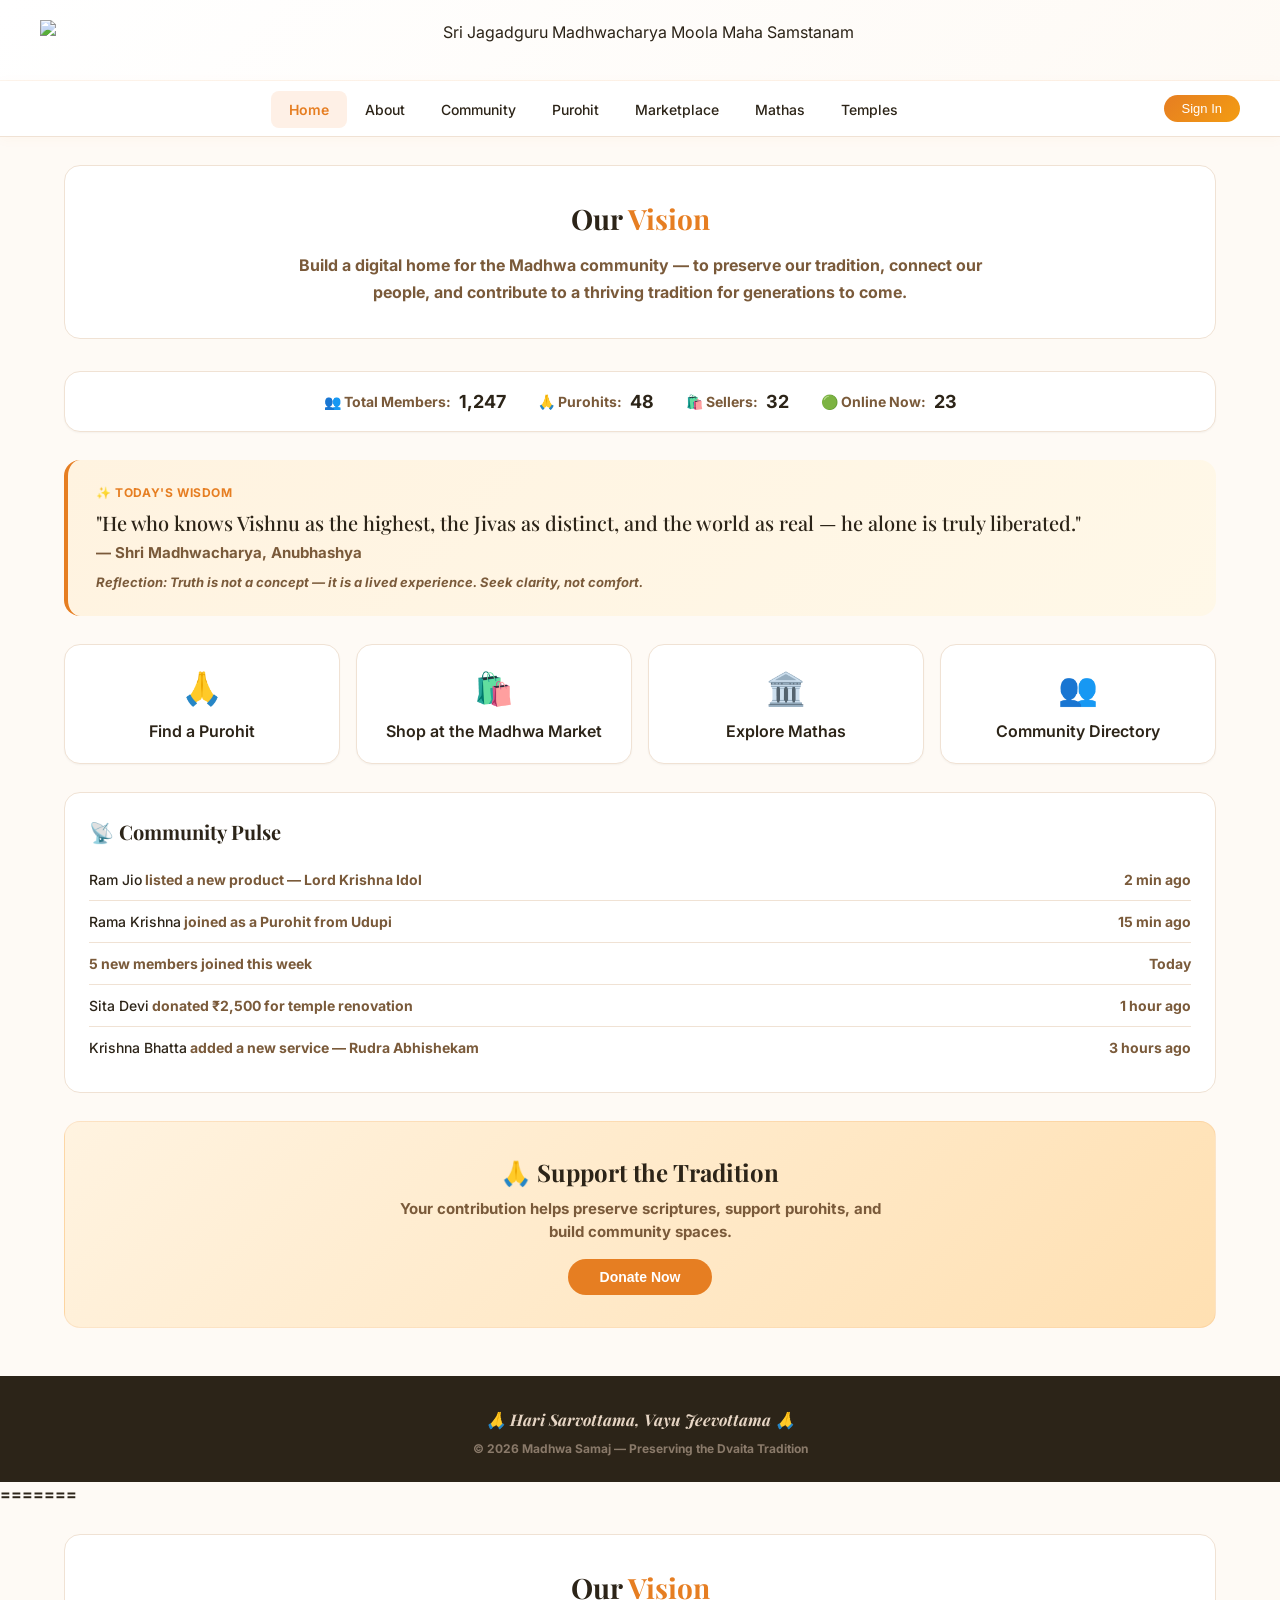
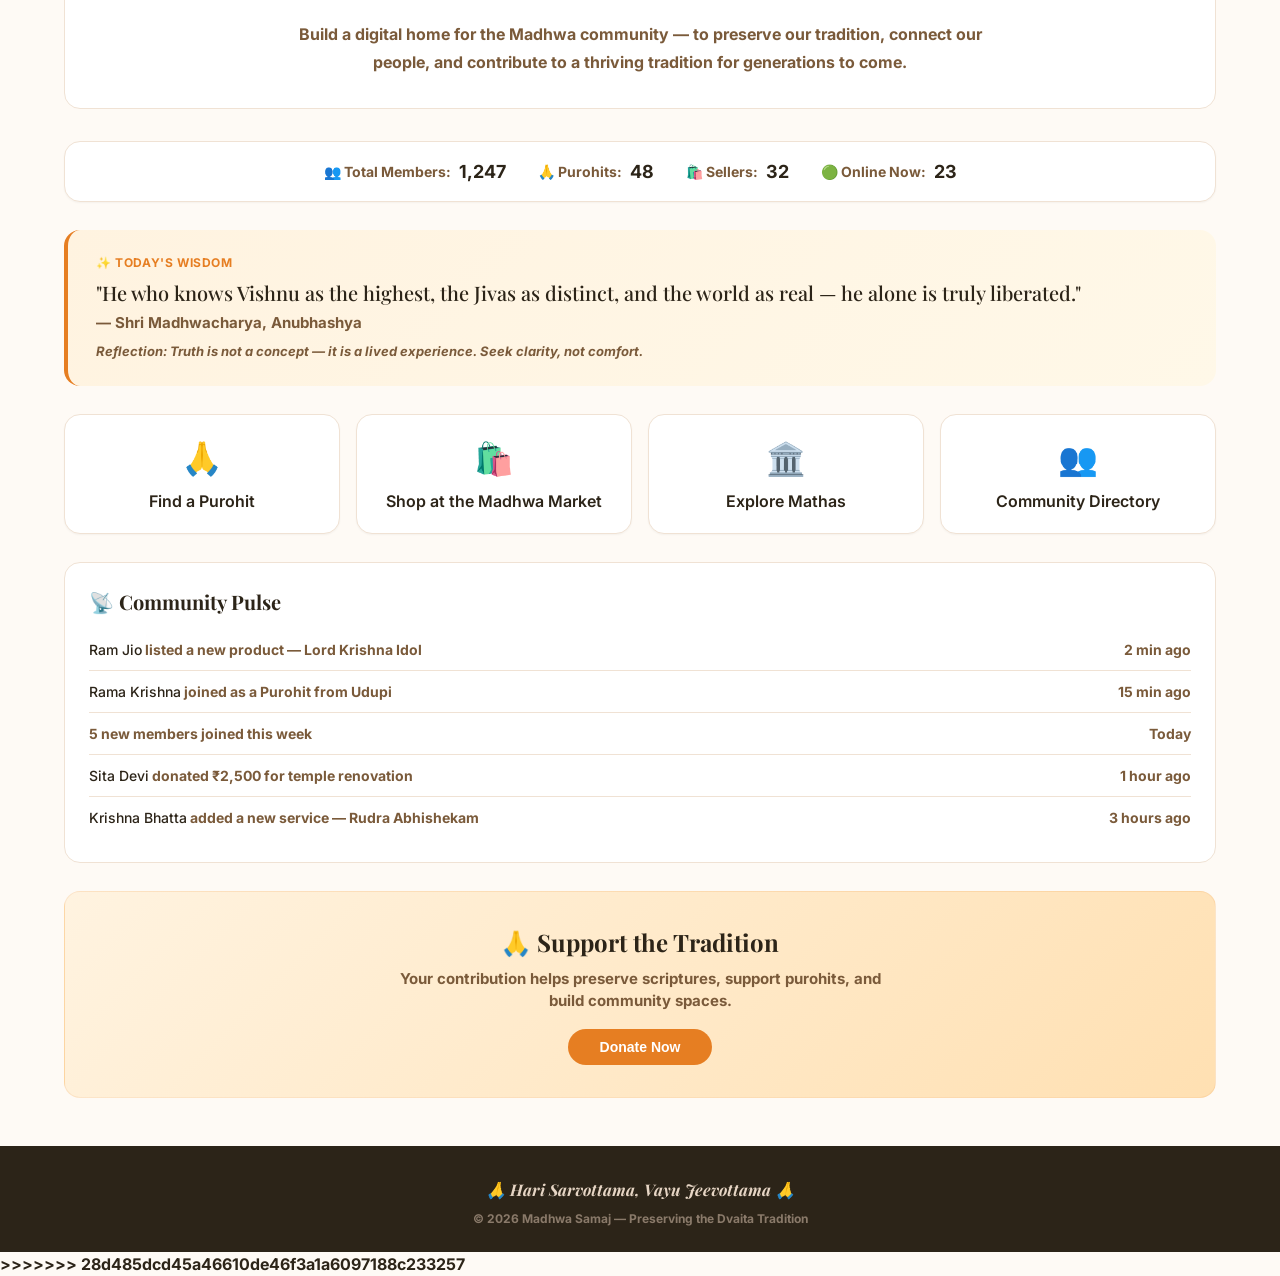
==== commit 3c203102: "fix: banner path and hamburger menu on mobile" ====
--- a/index.html
+++ b/index.html
@@ -560,4 +560,566 @@
         }
     </style>
 </body>
+=======
+<!DOCTYPE html>
+<html lang="en">
+<head>
+    <meta charset="UTF-8" />
+    <meta name="viewport" content="width=device-width, initial-scale=1.0, viewport-fit=cover" />
+    <title>Madhwa Samaj — Preserve. Connect. Contribute.</title>
+    <link href="https://fonts.googleapis.com/css2?family=Inter:opsz,wght@14..32,300;14..32,400;14..32,500;14..32,600;14..32,700&family=Playfair+Display:ital,wght@0,400;0,500;0,600;0,700;1,400&display=swap" rel="stylesheet" />
+    <style>
+        * {
+            margin: 0;
+            padding: 0;
+            box-sizing: border-box;
+        }
+        :root {
+            --madhwa-primary: #e67e22;
+            --madhwa-light: #f39c12;
+            --madhwa-dark: #d35400;
+            --google-blue: #4285f4;
+            --google-red: #ea4335;
+            --google-yellow: #fbbc04;
+            --google-green: #34a853;
+            --bg-warm: #fefaf5;
+            --surface-white: #ffffff;
+            --text-primary: #2c2418;
+            --text-secondary: #7a5a3a;
+            --border-soft: #f0e2d4;
+            --shadow-sm: 0 1px 2px rgba(0,0,0,0.04);
+            --shadow-md: 0 4px 14px rgba(230,126,34,0.06);
+            --shadow-lg: 0 8px 28px rgba(0,0,0,0.08);
+            --radius: 16px;
+        }
+        body {
+            font-family: 'Inter', sans-serif;
+            background: var(--bg-warm);
+            color: var(--text-primary);
+            line-height: 1.5;
+            min-height: 100vh;
+            display: flex;
+            flex-direction: column;
+        }
+        .page-content {
+            flex: 1;
+            max-width: 1200px;
+            margin: 0 auto;
+            padding: 28px 24px 48px;
+            width: 100%;
+        }
+
+        /* Hero */
+        .hero {
+            background: linear-gradient(135deg, #fff3e0 0%, #ffe0b2 50%, #fff8e1 100%);
+            border-radius: var(--radius);
+            padding: 48px 32px;
+            margin-bottom: 32px;
+            text-align: center;
+            border: 1px solid rgba(230,126,34,0.12);
+        }
+        .hero h1 {
+            font-family: 'Playfair Display', serif;
+            font-size: 38px;
+            font-weight: 700;
+            color: var(--text-primary);
+        }
+        .hero h1 span { color: var(--madhwa-primary); }
+        .hero p {
+            font-size: 18px;
+            color: var(--text-secondary);
+            max-width: 600px;
+            margin: 12px auto 20px;
+        }
+        .hero .cta-group {
+            display: flex;
+            gap: 12px;
+            justify-content: center;
+            flex-wrap: wrap;
+        }
+        .hero .cta-group button {
+            padding: 10px 28px;
+            border: none;
+            border-radius: 40px;
+            font-weight: 600;
+            font-size: 14px;
+            cursor: pointer;
+            transition: transform 0.2s;
+            background: var(--madhwa-primary);
+            color: white;
+        }
+        .hero .cta-group button:hover { transform: scale(1.02); }
+        .hero .cta-group .btn-outline {
+            background: none;
+            color: var(--text-primary);
+            border: 1px solid var(--border-soft);
+        }
+        .hero .cta-group .btn-outline:hover { background: #fff3e0; }
+
+        /* Vision */
+        .vision {
+            background: white;
+            border-radius: var(--radius);
+            padding: 32px;
+            margin-bottom: 32px;
+            border: 1px solid var(--border-soft);
+            text-align: center;
+        }
+        .vision h2 {
+            font-family: 'Playfair Display', serif;
+            font-size: 28px;
+            margin-bottom: 12px;
+        }
+        .vision h2 span { color: var(--madhwa-primary); }
+        .vision p {
+            font-size: 16px;
+            color: var(--text-secondary);
+            max-width: 700px;
+            margin: 0 auto;
+            line-height: 1.7;
+        }
+
+        /* Stats Bar */
+        .stats-bar {
+            display: flex;
+            flex-wrap: wrap;
+            gap: 16px 32px;
+            background: white;
+            border: 1px solid var(--border-soft);
+            border-radius: var(--radius);
+            padding: 16px 24px;
+            margin-bottom: 28px;
+            box-shadow: var(--shadow-sm);
+            justify-content: center;
+        }
+        .stats-bar .stat-item {
+            display: flex;
+            align-items: center;
+            gap: 8px;
+            font-size: 14px;
+            color: var(--text-secondary);
+        }
+        .stats-bar .stat-item .num {
+            font-weight: 700;
+            color: var(--text-primary);
+            font-size: 18px;
+        }
+
+        /* Today's Wisdom */
+        .wisdom {
+            background: linear-gradient(135deg, #fff3e0, #fff8e8);
+            border-radius: var(--radius);
+            padding: 24px 28px;
+            margin-bottom: 28px;
+            border-left: 4px solid var(--madhwa-primary);
+        }
+        .wisdom .label {
+            font-size: 12px;
+            font-weight: 700;
+            text-transform: uppercase;
+            letter-spacing: 0.05em;
+            color: var(--madhwa-primary);
+        }
+        .wisdom .verse {
+            font-size: 20px;
+            font-weight: 500;
+            font-family: 'Playfair Display', serif;
+            margin: 6px 0 4px;
+        }
+        .wisdom .meaning {
+            font-size: 15px;
+            color: var(--text-secondary);
+        }
+        .wisdom .reflection {
+            font-size: 13px;
+            color: var(--text-secondary);
+            margin-top: 8px;
+            font-style: italic;
+        }
+
+        /* Quick Actions */
+        .quick-actions {
+            display: grid;
+            grid-template-columns: repeat(auto-fit, minmax(200px, 1fr));
+            gap: 16px;
+            margin-bottom: 28px;
+        }
+        .quick-actions .action-card {
+            background: white;
+            border-radius: var(--radius);
+            padding: 20px;
+            text-align: center;
+            border: 1px solid var(--border-soft);
+            box-shadow: var(--shadow-sm);
+            cursor: pointer;
+            transition: transform 0.2s, box-shadow 0.2s;
+        }
+        .quick-actions .action-card:hover {
+            transform: translateY(-3px);
+            box-shadow: var(--shadow-lg);
+        }
+        .quick-actions .action-card .icon { font-size: 32px; }
+        .quick-actions .action-card .title { font-weight: 600; margin-top: 6px; }
+
+        /* Activity Feed */
+        .activity-feed {
+            background: white;
+            border-radius: var(--radius);
+            padding: 24px;
+            margin-bottom: 28px;
+            border: 1px solid var(--border-soft);
+        }
+        .activity-feed h3 {
+            font-family: 'Playfair Display', serif;
+            font-size: 20px;
+            margin-bottom: 12px;
+        }
+        .activity-feed .feed-item {
+            display: flex;
+            justify-content: space-between;
+            padding: 10px 0;
+            border-bottom: 1px solid var(--border-soft);
+            font-size: 14px;
+            color: var(--text-secondary);
+        }
+        .activity-feed .feed-item:last-child { border-bottom: none; }
+        .activity-feed .feed-item .highlight { color: var(--text-primary); font-weight: 500; }
+
+        /* Donation */
+        .donation-section {
+            background: linear-gradient(135deg, #fff3e0, #ffe0b2);
+            border-radius: var(--radius);
+            padding: 32px;
+            text-align: center;
+            border: 1px solid rgba(230,126,34,0.12);
+        }
+        .donation-section h3 {
+            font-family: 'Playfair Display', serif;
+            font-size: 24px;
+        }
+        .donation-section p {
+            font-size: 15px;
+            color: var(--text-secondary);
+            max-width: 500px;
+            margin: 8px auto 16px;
+        }
+        .donation-section button {
+            padding: 10px 32px;
+            border: none;
+            border-radius: 40px;
+            font-weight: 600;
+            font-size: 14px;
+            cursor: pointer;
+            background: var(--madhwa-primary);
+            color: white;
+            transition: transform 0.2s;
+        }
+        .donation-section button:hover { transform: scale(1.02); }
+
+        /* Modal */
+        .modal-overlay {
+            display: none;
+            position: fixed;
+            top: 0;
+            left: 0;
+            width: 100%;
+            height: 100%;
+            background: rgba(0,0,0,0.5);
+            backdrop-filter: blur(4px);
+            z-index: 1000;
+            align-items: center;
+            justify-content: center;
+        }
+        .modal-overlay.open { display: flex; }
+        .modal-box {
+            background: white;
+            border-radius: var(--radius);
+            max-width: 440px;
+            width: 92%;
+            padding: 32px;
+            box-shadow: var(--shadow-lg);
+            text-align: center;
+        }
+        .modal-box h2 {
+            font-family: 'Playfair Display', serif;
+            font-size: 26px;
+            margin-bottom: 8px;
+        }
+        .modal-box p {
+            font-size: 14px;
+            color: var(--text-secondary);
+            margin-bottom: 16px;
+        }
+        .modal-box .amount-grid {
+            display: grid;
+            grid-template-columns: 1fr 1fr 1fr;
+            gap: 10px;
+            margin-bottom: 16px;
+        }
+        .modal-box .amount-grid button {
+            padding: 10px;
+            border: 1px solid var(--border-soft);
+            border-radius: 10px;
+            background: white;
+            font-weight: 600;
+            cursor: pointer;
+            transition: all 0.2s;
+        }
+        .modal-box .amount-grid button:hover { border-color: var(--madhwa-primary); background: #fff3e0; }
+        .modal-box .amount-grid button.selected { border-color: var(--madhwa-primary); background: var(--madhwa-primary); color: white; }
+        .modal-box .custom-input {
+            width: 100%;
+            padding: 10px;
+            border: 1px solid var(--border-soft);
+            border-radius: 10px;
+            margin-bottom: 16px;
+            font-size: 14px;
+        }
+        .modal-box .btn-donate {
+            width: 100%;
+            padding: 12px;
+            border: none;
+            border-radius: 40px;
+            background: var(--madhwa-primary);
+            color: white;
+            font-weight: 700;
+            font-size: 16px;
+            cursor: pointer;
+        }
+        .modal-box .btn-close {
+            background: none;
+            border: none;
+            color: var(--text-secondary);
+            margin-top: 12px;
+            cursor: pointer;
+        }
+        .modal-box .impact {
+            font-size: 12px;
+            color: var(--text-secondary);
+            margin-top: 12px;
+            padding-top: 12px;
+            border-top: 1px solid var(--border-soft);
+        }
+
+        @media (max-width: 768px) {
+            .page-content { padding: 20px 16px 40px; }
+            .hero { padding: 32px 20px; }
+            .hero h1 { font-size: 28px; }
+            .vision h2 { font-size: 22px; }
+            .stats-bar { gap: 12px 20px; }
+            .stats-bar .stat-item { font-size: 12px; }
+            .stats-bar .stat-item .num { font-size: 16px; }
+            .modal-box .amount-grid { grid-template-columns: 1fr 1fr; }
+        }
+        @media (max-width: 480px) {
+            .hero h1 { font-size: 24px; }
+            .hero p { font-size: 15px; }
+            .quick-actions { grid-template-columns: 1fr 1fr; }
+            .modal-box .amount-grid { grid-template-columns: 1fr 1fr; }
+            .modal-box { padding: 24px; }
+        }
+    </style>
+</head>
+<body>
+    <!-- Shared Header -->
+    <div id="headerPlaceholder"></div>
+
+    <main class="page-content">
+
+        <!-- Vision / Mission -->
+        <section class="vision">
+            <h2>Our <span>Vision</span></h2>
+            <p><b>Build a digital home for the Madhwa community — to preserve our tradition, connect our people, and contribute to a thriving tradition for generations to come.</p>
+        </section>
+        <!-- Stats -->
+        <div class="stats-bar">
+            <div class="stat-item">👥 Total Members: <span class="num" id="totalMembers">1,247</span></div>
+            <div class="stat-item">🙏 Purohits: <span class="num" id="totalPurohits">48</span></div>
+            <div class="stat-item">🛍️ Sellers: <span class="num" id="totalSellers">32</span></div>
+            <div class="stat-item">🟢 Online Now: <span class="num" id="onlineNow">23</span></div>
+        </div>
+        <!-- Today's Wisdom -->
+        <section class="wisdom">
+            <div class="label">✨ Today's Wisdom</div>
+            <div class="verse">"He who knows Vishnu as the highest, the Jivas as distinct, and the world as real — he alone is truly liberated."</div>
+            <div class="meaning">— Shri Madhwacharya, Anubhashya</div>
+            <div class="reflection">Reflection: Truth is not a concept — it is a lived experience. Seek clarity, not comfort.</div>
+        </section>
+
+        <!-- Quick Actions -->
+        <section class="quick-actions">
+            <div class="action-card" onclick="window.location.href='ms-purohit.html'">
+                <div class="icon">🙏</div>
+                <div class="title">Find a Purohit</div>
+            </div>
+            <div class="action-card" onclick="window.location.href='ms-marketplace.html'">
+                <div class="icon">🛍️</div>
+                <div class="title">Shop at the Madhwa Market</div>
+            </div>
+            <div class="action-card" onclick="window.location.href='ms-mathas-network.html'">
+                <div class="icon">🏛️</div>
+                <div class="title">Explore Mathas</div>
+            </div>
+            <div class="action-card" onclick="window.location.href='ms-directory.html'">
+                <div class="icon">👥</div>
+                <div class="title">Community Directory</div>
+            </div>
+        </section>
+
+        <!-- Activity Feed -->
+        <section class="activity-feed">
+            <h3>📡 Community Pulse</h3>
+            <div class="feed-item"><span><span class="highlight">Ram Jio</span> listed a new product — Lord Krishna Idol</span> <span>2 min ago</span></div>
+            <div class="feed-item"><span><span class="highlight">Rama Krishna</span> joined as a Purohit from Udupi</span> <span>15 min ago</span></div>
+            <div class="feed-item"><span>5 new members joined this week</span> <span>Today</span></div>
+            <div class="feed-item"><span><span class="highlight">Sita Devi</span> donated ₹2,500 for temple renovation</span> <span>1 hour ago</span></div>
+            <div class="feed-item"><span><span class="highlight">Krishna Bhatta</span> added a new service — Rudra Abhishekam</span> <span>3 hours ago</span></div>
+        </section>
+
+        <!-- Donation -->
+        <section class="donation-section">
+            <h3>🙏 Support the Tradition</h3>
+            <p>Your contribution helps preserve scriptures, support purohits, and build community spaces.</p>
+            <button onclick="document.getElementById('donationModal').classList.add('open')">Donate Now</button>
+        </section>
+    </main>
+
+    <!-- Donation Modal -->
+    <div class="modal-overlay" id="donationModal">
+        <div class="modal-box">
+            <h2>🙏 Donate</h2>
+            <p>Choose an amount to support the Madhwa Samaj community.</p>
+            <div class="amount-grid">
+                <button onclick="selectAmount(this, 500)">₹500</button>
+                <button onclick="selectAmount(this, 1000)">₹1,000</button>
+                <button onclick="selectAmount(this, 2500)">₹2,500</button>
+                <button onclick="selectAmount(this, 5000)">₹5,000</button>
+                <button onclick="selectAmount(this, 10000)">₹10,000</button>
+                <button onclick="selectAmount(this, 'custom')">Custom</button>
+            </div>
+            <input type="number" class="custom-input" id="customAmount" placeholder="Enter custom amount (₹)" style="display:none;" />
+            <button class="btn-donate" onclick="processDonation()">Donate with Razorpay</button>
+            <button class="btn-close" onclick="document.getElementById('donationModal').classList.remove('open')">Cancel</button>
+            <div class="impact">💚 Your donation supports temple renovations, purohit training, and community events.</div>
+        </div>
+    </div>
+
+    <!-- Footer -->
+    <footer class="site-footer">
+        <div class="footer-mantra">🙏 Hari Sarvottama, Vayu Jeevottama 🙏</div>
+        <div class="footer-copy">© 2026 Madhwa Samaj — Preserving the Dvaita Tradition</div>
+    </footer>
+
+    <div class="toast" id="toast">✨ Thank you for your support!</div>
+
+    <script>
+        let selectedAmount = 0;
+
+        function selectAmount(el, amount) {
+            document.querySelectorAll('.amount-grid button').forEach(b => b.classList.remove('selected'));
+            el.classList.add('selected');
+            if (amount === 'custom') {
+                document.getElementById('customAmount').style.display = 'block';
+                document.getElementById('customAmount').focus();
+                selectedAmount = 0;
+            } else {
+                document.getElementById('customAmount').style.display = 'none';
+                selectedAmount = amount;
+            }
+        }
+
+        function processDonation() {
+            const custom = document.getElementById('customAmount').value;
+            let finalAmount = selectedAmount;
+            if (custom && parseInt(custom) > 0) {
+                finalAmount = parseInt(custom);
+            }
+            if (!finalAmount || finalAmount < 10) {
+                showToast('Please select or enter a valid amount (minimum ₹10).');
+                return;
+            }
+            // Razorpay integration placeholder
+            showToast(`🔒 Redirecting to Razorpay for ₹${finalAmount}...`);
+            // In production: razorpay checkout
+            setTimeout(() => {
+                document.getElementById('donationModal').classList.remove('open');
+                showToast('🙏 Thank you for your generous donation!');
+            }, 1500);
+        }
+
+        function showToast(msg) {
+            const toast = document.getElementById('toast');
+            toast.textContent = msg;
+            toast.classList.add('show');
+            clearTimeout(toast._timer);
+            toast._timer = setTimeout(() => toast.classList.remove('show'), 3000);
+        }
+
+        // Close modal on outside click
+        document.getElementById('donationModal').addEventListener('click', function(e) {
+            if (e.target === this) this.classList.remove('open');
+        });
+
+        // Load header
+        fetch('components/header.html')
+            .then(res => res.text())
+            .then(data => {
+                document.getElementById('headerPlaceholder').innerHTML = data;
+                // Re-run hamburger and highlight after header loads
+                if (typeof window.initHamburger === 'function') {
+                    window.initHamburger();
+                }
+                if (typeof window.highlightCurrentPage === 'function') {
+                    window.highlightCurrentPage();
+                }
+            })
+            .catch(err => console.error('Failed to load header:', err));
+    </script>
+
+    <style>
+        .toast {
+            position: fixed;
+            bottom: 100px;
+            left: 50%;
+            transform: translateX(-50%);
+            background: #2c2418;
+            color: white;
+            padding: 14px 28px;
+            border-radius: 40px;
+            font-size: 13px;
+            font-weight: 500;
+            box-shadow: 0 8px 28px rgba(0,0,0,0.2);
+            z-index: 300;
+            opacity: 0;
+            pointer-events: none;
+            transition: all 0.4s ease;
+        }
+        .toast.show { opacity: 1; bottom: 120px; }
+        .site-footer {
+            background: #2c2418;
+            color: #b8a994;
+            padding: 32px 24px 24px;
+            text-align: center;
+            font-size: 13px;
+            margin-top: auto;
+        }
+        .site-footer .footer-mantra {
+            font-family: 'Playfair Display', serif;
+            font-size: 16px;
+            font-style: italic;
+            color: #e6d5c4;
+            margin-bottom: 8px;
+        }
+        .site-footer .footer-copy {
+            font-size: 12px;
+            color: #8a7a6a;
+        }
+        @media (max-width: 480px) {
+            .site-footer { padding: 24px 16px 20px; }
+            .site-footer .footer-mantra { font-size: 14px; }
+            .modal-box .amount-grid { grid-template-columns: 1fr 1fr; }
+        }
+    </style>
+</body>
+>>>>>>> 28d485dcd45a46610de46f3a1a6097188c233257
 </html>
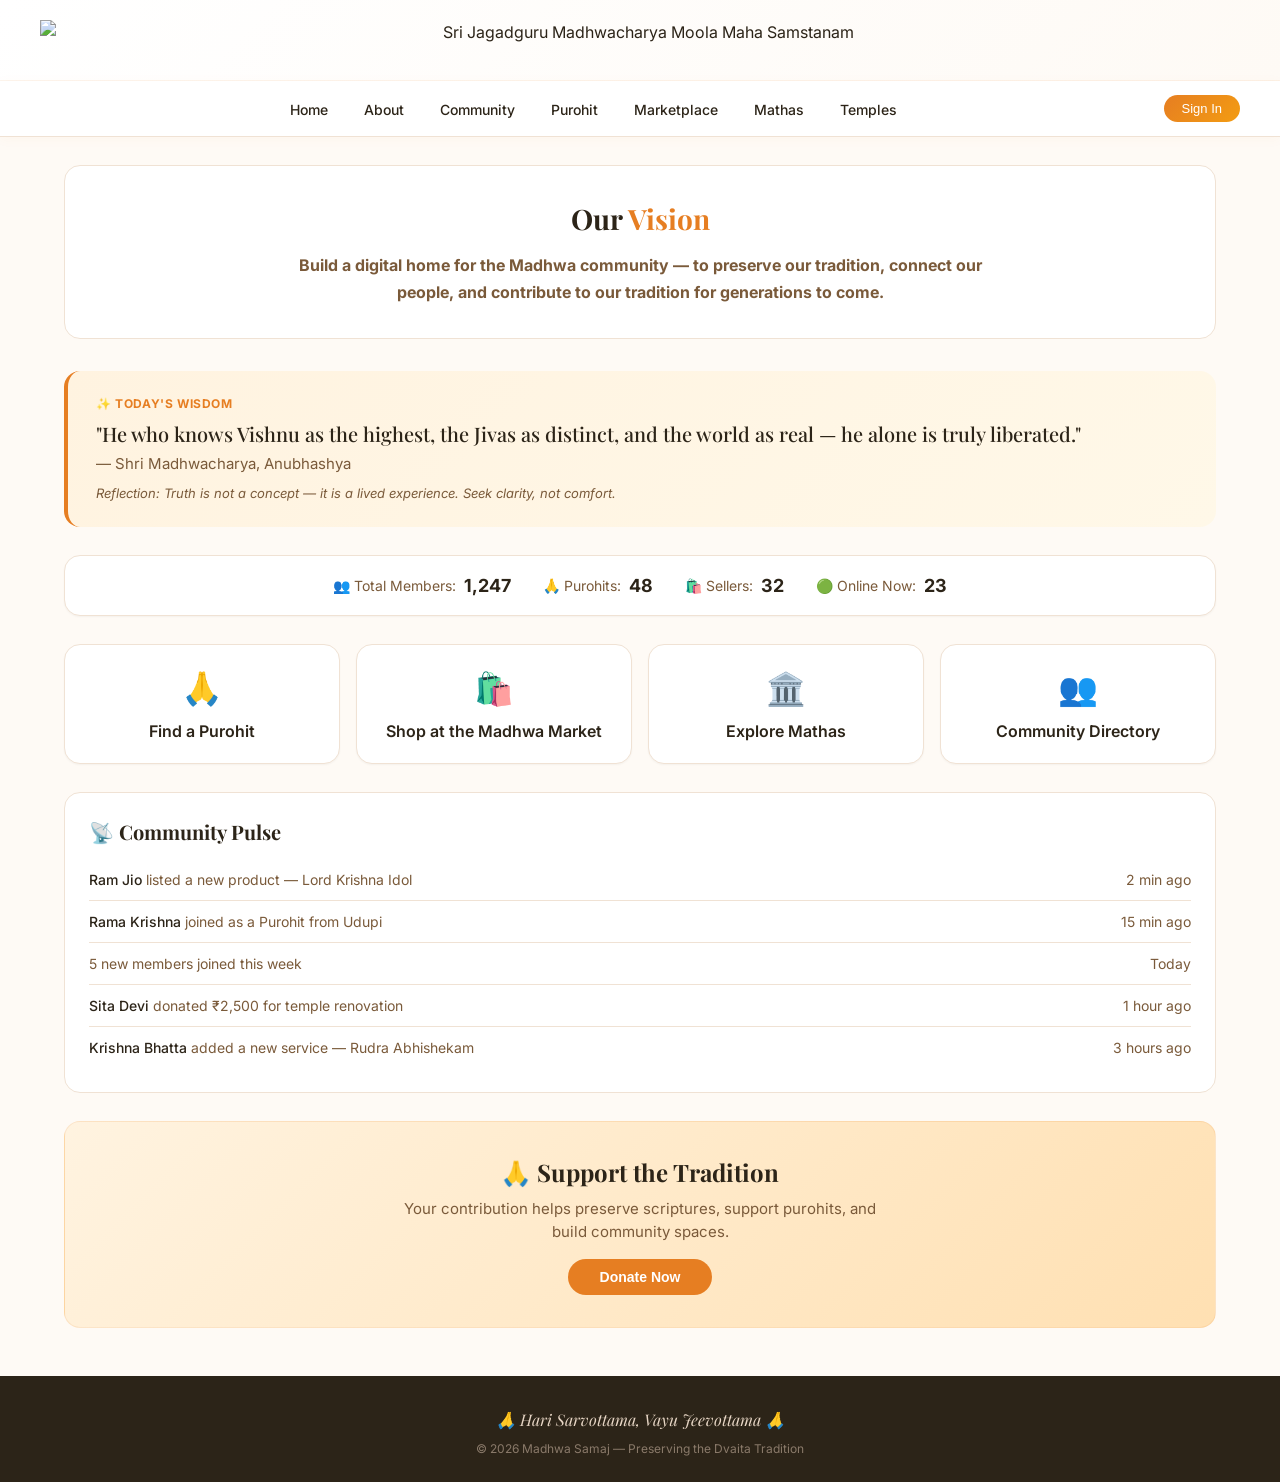
==== commit 3309e055: "Complete site redesign — all pages working with shared header" ====
--- a/index.html
+++ b/index.html
@@ -6,11 +6,7 @@
     <title>Madhwa Samaj — Preserve. Connect. Contribute.</title>
     <link href="https://fonts.googleapis.com/css2?family=Inter:opsz,wght@14..32,300;14..32,400;14..32,500;14..32,600;14..32,700&family=Playfair+Display:ital,wght@0,400;0,500;0,600;0,700;1,400&display=swap" rel="stylesheet" />
     <style>
-        * {
-            margin: 0;
-            padding: 0;
-            box-sizing: border-box;
-        }
+        * { margin: 0; padding: 0; box-sizing: border-box; }
         :root {
             --madhwa-primary: #e67e22;
             --madhwa-light: #f39c12;
@@ -363,27 +359,26 @@
 
     <main class="page-content">
 
-        <!-- Vision / Mission -->
         <section class="vision">
             <h2>Our <span>Vision</span></h2>
-            <p><b>Build a digital home for the Madhwa community — to preserve our tradition, connect our people, and contribute to a thriving tradition for generations to come.</p>
+            <p><b>Build a digital home for the Madhwa community — to preserve our tradition, connect our people, and contribute to our tradition for generations to come.</b></p>
         </section>
-        <!-- Stats -->
+
+
+        <section class="wisdom">
+            <div class="label">✨ Today's Wisdom</div>
+            <div class="verse">"He who knows Vishnu as the highest, the Jivas as distinct, and the world as real — he alone is truly liberated."</div>
+            <div class="meaning">— Shri Madhwacharya, Anubhashya</div>
+            <div class="reflection">Reflection: Truth is not a concept — it is a lived experience. Seek clarity, not comfort.</div>
+        </section>
+
         <div class="stats-bar">
             <div class="stat-item">👥 Total Members: <span class="num" id="totalMembers">1,247</span></div>
             <div class="stat-item">🙏 Purohits: <span class="num" id="totalPurohits">48</span></div>
             <div class="stat-item">🛍️ Sellers: <span class="num" id="totalSellers">32</span></div>
             <div class="stat-item">🟢 Online Now: <span class="num" id="onlineNow">23</span></div>
         </div>
-        <!-- Today's Wisdom -->
-        <section class="wisdom">
-            <div class="label">✨ Today's Wisdom</div>
-            <div class="verse">"He who knows Vishnu as the highest, the Jivas as distinct, and the world as real — he alone is truly liberated."</div>
-            <div class="meaning">— Shri Madhwacharya, Anubhashya</div>
-            <div class="reflection">Reflection: Truth is not a concept — it is a lived experience. Seek clarity, not comfort.</div>
-        </section>
-
-        <!-- Quick Actions -->
+
         <section class="quick-actions">
             <div class="action-card" onclick="window.location.href='ms-purohit.html'">
                 <div class="icon">🙏</div>
@@ -403,7 +398,6 @@
             </div>
         </section>
 
-        <!-- Activity Feed -->
         <section class="activity-feed">
             <h3>📡 Community Pulse</h3>
             <div class="feed-item"><span><span class="highlight">Ram Jio</span> listed a new product — Lord Krishna Idol</span> <span>2 min ago</span></div>
@@ -413,7 +407,6 @@
             <div class="feed-item"><span><span class="highlight">Krishna Bhatta</span> added a new service — Rudra Abhishekam</span> <span>3 hours ago</span></div>
         </section>
 
-        <!-- Donation -->
         <section class="donation-section">
             <h3>🙏 Support the Tradition</h3>
             <p>Your contribution helps preserve scriptures, support purohits, and build community spaces.</p>
@@ -441,7 +434,6 @@
         </div>
     </div>
 
-    <!-- Footer -->
     <footer class="site-footer">
         <div class="footer-mantra">🙏 Hari Sarvottama, Vayu Jeevottama 🙏</div>
         <div class="footer-copy">© 2026 Madhwa Samaj — Preserving the Dvaita Tradition</div>
@@ -475,9 +467,7 @@
                 showToast('Please select or enter a valid amount (minimum ₹10).');
                 return;
             }
-            // Razorpay integration placeholder
             showToast(`🔒 Redirecting to Razorpay for ₹${finalAmount}...`);
-            // In production: razorpay checkout
             setTimeout(() => {
                 document.getElementById('donationModal').classList.remove('open');
                 showToast('🙏 Thank you for your generous donation!');
@@ -492,7 +482,6 @@
             toast._timer = setTimeout(() => toast.classList.remove('show'), 3000);
         }
 
-        // Close modal on outside click
         document.getElementById('donationModal').addEventListener('click', function(e) {
             if (e.target === this) this.classList.remove('open');
         });
@@ -502,15 +491,8 @@
             .then(res => res.text())
             .then(data => {
                 document.getElementById('headerPlaceholder').innerHTML = data;
-                const currentPage = window.location.pathname.split('/').pop() || 'index.html';
-                document.querySelectorAll('.nav-links a').forEach(link => {
-                    const href = link.getAttribute('href');
-                    if (href === currentPage || (currentPage === 'index.html' && href === 'index.html')) {
-                        link.classList.add('active');
-                    } else {
-                        link.classList.remove('active');
-                    }
-                });
+                if (typeof window.initHamburger === 'function') window.initHamburger();
+                if (typeof window.highlightCurrentPage === 'function') window.highlightCurrentPage();
             })
             .catch(err => console.error('Failed to load header:', err));
     </script>
@@ -560,566 +542,4 @@
         }
     </style>
 </body>
-=======
-<!DOCTYPE html>
-<html lang="en">
-<head>
-    <meta charset="UTF-8" />
-    <meta name="viewport" content="width=device-width, initial-scale=1.0, viewport-fit=cover" />
-    <title>Madhwa Samaj — Preserve. Connect. Contribute.</title>
-    <link href="https://fonts.googleapis.com/css2?family=Inter:opsz,wght@14..32,300;14..32,400;14..32,500;14..32,600;14..32,700&family=Playfair+Display:ital,wght@0,400;0,500;0,600;0,700;1,400&display=swap" rel="stylesheet" />
-    <style>
-        * {
-            margin: 0;
-            padding: 0;
-            box-sizing: border-box;
-        }
-        :root {
-            --madhwa-primary: #e67e22;
-            --madhwa-light: #f39c12;
-            --madhwa-dark: #d35400;
-            --google-blue: #4285f4;
-            --google-red: #ea4335;
-            --google-yellow: #fbbc04;
-            --google-green: #34a853;
-            --bg-warm: #fefaf5;
-            --surface-white: #ffffff;
-            --text-primary: #2c2418;
-            --text-secondary: #7a5a3a;
-            --border-soft: #f0e2d4;
-            --shadow-sm: 0 1px 2px rgba(0,0,0,0.04);
-            --shadow-md: 0 4px 14px rgba(230,126,34,0.06);
-            --shadow-lg: 0 8px 28px rgba(0,0,0,0.08);
-            --radius: 16px;
-        }
-        body {
-            font-family: 'Inter', sans-serif;
-            background: var(--bg-warm);
-            color: var(--text-primary);
-            line-height: 1.5;
-            min-height: 100vh;
-            display: flex;
-            flex-direction: column;
-        }
-        .page-content {
-            flex: 1;
-            max-width: 1200px;
-            margin: 0 auto;
-            padding: 28px 24px 48px;
-            width: 100%;
-        }
-
-        /* Hero */
-        .hero {
-            background: linear-gradient(135deg, #fff3e0 0%, #ffe0b2 50%, #fff8e1 100%);
-            border-radius: var(--radius);
-            padding: 48px 32px;
-            margin-bottom: 32px;
-            text-align: center;
-            border: 1px solid rgba(230,126,34,0.12);
-        }
-        .hero h1 {
-            font-family: 'Playfair Display', serif;
-            font-size: 38px;
-            font-weight: 700;
-            color: var(--text-primary);
-        }
-        .hero h1 span { color: var(--madhwa-primary); }
-        .hero p {
-            font-size: 18px;
-            color: var(--text-secondary);
-            max-width: 600px;
-            margin: 12px auto 20px;
-        }
-        .hero .cta-group {
-            display: flex;
-            gap: 12px;
-            justify-content: center;
-            flex-wrap: wrap;
-        }
-        .hero .cta-group button {
-            padding: 10px 28px;
-            border: none;
-            border-radius: 40px;
-            font-weight: 600;
-            font-size: 14px;
-            cursor: pointer;
-            transition: transform 0.2s;
-            background: var(--madhwa-primary);
-            color: white;
-        }
-        .hero .cta-group button:hover { transform: scale(1.02); }
-        .hero .cta-group .btn-outline {
-            background: none;
-            color: var(--text-primary);
-            border: 1px solid var(--border-soft);
-        }
-        .hero .cta-group .btn-outline:hover { background: #fff3e0; }
-
-        /* Vision */
-        .vision {
-            background: white;
-            border-radius: var(--radius);
-            padding: 32px;
-            margin-bottom: 32px;
-            border: 1px solid var(--border-soft);
-            text-align: center;
-        }
-        .vision h2 {
-            font-family: 'Playfair Display', serif;
-            font-size: 28px;
-            margin-bottom: 12px;
-        }
-        .vision h2 span { color: var(--madhwa-primary); }
-        .vision p {
-            font-size: 16px;
-            color: var(--text-secondary);
-            max-width: 700px;
-            margin: 0 auto;
-            line-height: 1.7;
-        }
-
-        /* Stats Bar */
-        .stats-bar {
-            display: flex;
-            flex-wrap: wrap;
-            gap: 16px 32px;
-            background: white;
-            border: 1px solid var(--border-soft);
-            border-radius: var(--radius);
-            padding: 16px 24px;
-            margin-bottom: 28px;
-            box-shadow: var(--shadow-sm);
-            justify-content: center;
-        }
-        .stats-bar .stat-item {
-            display: flex;
-            align-items: center;
-            gap: 8px;
-            font-size: 14px;
-            color: var(--text-secondary);
-        }
-        .stats-bar .stat-item .num {
-            font-weight: 700;
-            color: var(--text-primary);
-            font-size: 18px;
-        }
-
-        /* Today's Wisdom */
-        .wisdom {
-            background: linear-gradient(135deg, #fff3e0, #fff8e8);
-            border-radius: var(--radius);
-            padding: 24px 28px;
-            margin-bottom: 28px;
-            border-left: 4px solid var(--madhwa-primary);
-        }
-        .wisdom .label {
-            font-size: 12px;
-            font-weight: 700;
-            text-transform: uppercase;
-            letter-spacing: 0.05em;
-            color: var(--madhwa-primary);
-        }
-        .wisdom .verse {
-            font-size: 20px;
-            font-weight: 500;
-            font-family: 'Playfair Display', serif;
-            margin: 6px 0 4px;
-        }
-        .wisdom .meaning {
-            font-size: 15px;
-            color: var(--text-secondary);
-        }
-        .wisdom .reflection {
-            font-size: 13px;
-            color: var(--text-secondary);
-            margin-top: 8px;
-            font-style: italic;
-        }
-
-        /* Quick Actions */
-        .quick-actions {
-            display: grid;
-            grid-template-columns: repeat(auto-fit, minmax(200px, 1fr));
-            gap: 16px;
-            margin-bottom: 28px;
-        }
-        .quick-actions .action-card {
-            background: white;
-            border-radius: var(--radius);
-            padding: 20px;
-            text-align: center;
-            border: 1px solid var(--border-soft);
-            box-shadow: var(--shadow-sm);
-            cursor: pointer;
-            transition: transform 0.2s, box-shadow 0.2s;
-        }
-        .quick-actions .action-card:hover {
-            transform: translateY(-3px);
-            box-shadow: var(--shadow-lg);
-        }
-        .quick-actions .action-card .icon { font-size: 32px; }
-        .quick-actions .action-card .title { font-weight: 600; margin-top: 6px; }
-
-        /* Activity Feed */
-        .activity-feed {
-            background: white;
-            border-radius: var(--radius);
-            padding: 24px;
-            margin-bottom: 28px;
-            border: 1px solid var(--border-soft);
-        }
-        .activity-feed h3 {
-            font-family: 'Playfair Display', serif;
-            font-size: 20px;
-            margin-bottom: 12px;
-        }
-        .activity-feed .feed-item {
-            display: flex;
-            justify-content: space-between;
-            padding: 10px 0;
-            border-bottom: 1px solid var(--border-soft);
-            font-size: 14px;
-            color: var(--text-secondary);
-        }
-        .activity-feed .feed-item:last-child { border-bottom: none; }
-        .activity-feed .feed-item .highlight { color: var(--text-primary); font-weight: 500; }
-
-        /* Donation */
-        .donation-section {
-            background: linear-gradient(135deg, #fff3e0, #ffe0b2);
-            border-radius: var(--radius);
-            padding: 32px;
-            text-align: center;
-            border: 1px solid rgba(230,126,34,0.12);
-        }
-        .donation-section h3 {
-            font-family: 'Playfair Display', serif;
-            font-size: 24px;
-        }
-        .donation-section p {
-            font-size: 15px;
-            color: var(--text-secondary);
-            max-width: 500px;
-            margin: 8px auto 16px;
-        }
-        .donation-section button {
-            padding: 10px 32px;
-            border: none;
-            border-radius: 40px;
-            font-weight: 600;
-            font-size: 14px;
-            cursor: pointer;
-            background: var(--madhwa-primary);
-            color: white;
-            transition: transform 0.2s;
-        }
-        .donation-section button:hover { transform: scale(1.02); }
-
-        /* Modal */
-        .modal-overlay {
-            display: none;
-            position: fixed;
-            top: 0;
-            left: 0;
-            width: 100%;
-            height: 100%;
-            background: rgba(0,0,0,0.5);
-            backdrop-filter: blur(4px);
-            z-index: 1000;
-            align-items: center;
-            justify-content: center;
-        }
-        .modal-overlay.open { display: flex; }
-        .modal-box {
-            background: white;
-            border-radius: var(--radius);
-            max-width: 440px;
-            width: 92%;
-            padding: 32px;
-            box-shadow: var(--shadow-lg);
-            text-align: center;
-        }
-        .modal-box h2 {
-            font-family: 'Playfair Display', serif;
-            font-size: 26px;
-            margin-bottom: 8px;
-        }
-        .modal-box p {
-            font-size: 14px;
-            color: var(--text-secondary);
-            margin-bottom: 16px;
-        }
-        .modal-box .amount-grid {
-            display: grid;
-            grid-template-columns: 1fr 1fr 1fr;
-            gap: 10px;
-            margin-bottom: 16px;
-        }
-        .modal-box .amount-grid button {
-            padding: 10px;
-            border: 1px solid var(--border-soft);
-            border-radius: 10px;
-            background: white;
-            font-weight: 600;
-            cursor: pointer;
-            transition: all 0.2s;
-        }
-        .modal-box .amount-grid button:hover { border-color: var(--madhwa-primary); background: #fff3e0; }
-        .modal-box .amount-grid button.selected { border-color: var(--madhwa-primary); background: var(--madhwa-primary); color: white; }
-        .modal-box .custom-input {
-            width: 100%;
-            padding: 10px;
-            border: 1px solid var(--border-soft);
-            border-radius: 10px;
-            margin-bottom: 16px;
-            font-size: 14px;
-        }
-        .modal-box .btn-donate {
-            width: 100%;
-            padding: 12px;
-            border: none;
-            border-radius: 40px;
-            background: var(--madhwa-primary);
-            color: white;
-            font-weight: 700;
-            font-size: 16px;
-            cursor: pointer;
-        }
-        .modal-box .btn-close {
-            background: none;
-            border: none;
-            color: var(--text-secondary);
-            margin-top: 12px;
-            cursor: pointer;
-        }
-        .modal-box .impact {
-            font-size: 12px;
-            color: var(--text-secondary);
-            margin-top: 12px;
-            padding-top: 12px;
-            border-top: 1px solid var(--border-soft);
-        }
-
-        @media (max-width: 768px) {
-            .page-content { padding: 20px 16px 40px; }
-            .hero { padding: 32px 20px; }
-            .hero h1 { font-size: 28px; }
-            .vision h2 { font-size: 22px; }
-            .stats-bar { gap: 12px 20px; }
-            .stats-bar .stat-item { font-size: 12px; }
-            .stats-bar .stat-item .num { font-size: 16px; }
-            .modal-box .amount-grid { grid-template-columns: 1fr 1fr; }
-        }
-        @media (max-width: 480px) {
-            .hero h1 { font-size: 24px; }
-            .hero p { font-size: 15px; }
-            .quick-actions { grid-template-columns: 1fr 1fr; }
-            .modal-box .amount-grid { grid-template-columns: 1fr 1fr; }
-            .modal-box { padding: 24px; }
-        }
-    </style>
-</head>
-<body>
-    <!-- Shared Header -->
-    <div id="headerPlaceholder"></div>
-
-    <main class="page-content">
-
-        <!-- Vision / Mission -->
-        <section class="vision">
-            <h2>Our <span>Vision</span></h2>
-            <p><b>Build a digital home for the Madhwa community — to preserve our tradition, connect our people, and contribute to a thriving tradition for generations to come.</p>
-        </section>
-        <!-- Stats -->
-        <div class="stats-bar">
-            <div class="stat-item">👥 Total Members: <span class="num" id="totalMembers">1,247</span></div>
-            <div class="stat-item">🙏 Purohits: <span class="num" id="totalPurohits">48</span></div>
-            <div class="stat-item">🛍️ Sellers: <span class="num" id="totalSellers">32</span></div>
-            <div class="stat-item">🟢 Online Now: <span class="num" id="onlineNow">23</span></div>
-        </div>
-        <!-- Today's Wisdom -->
-        <section class="wisdom">
-            <div class="label">✨ Today's Wisdom</div>
-            <div class="verse">"He who knows Vishnu as the highest, the Jivas as distinct, and the world as real — he alone is truly liberated."</div>
-            <div class="meaning">— Shri Madhwacharya, Anubhashya</div>
-            <div class="reflection">Reflection: Truth is not a concept — it is a lived experience. Seek clarity, not comfort.</div>
-        </section>
-
-        <!-- Quick Actions -->
-        <section class="quick-actions">
-            <div class="action-card" onclick="window.location.href='ms-purohit.html'">
-                <div class="icon">🙏</div>
-                <div class="title">Find a Purohit</div>
-            </div>
-            <div class="action-card" onclick="window.location.href='ms-marketplace.html'">
-                <div class="icon">🛍️</div>
-                <div class="title">Shop at the Madhwa Market</div>
-            </div>
-            <div class="action-card" onclick="window.location.href='ms-mathas-network.html'">
-                <div class="icon">🏛️</div>
-                <div class="title">Explore Mathas</div>
-            </div>
-            <div class="action-card" onclick="window.location.href='ms-directory.html'">
-                <div class="icon">👥</div>
-                <div class="title">Community Directory</div>
-            </div>
-        </section>
-
-        <!-- Activity Feed -->
-        <section class="activity-feed">
-            <h3>📡 Community Pulse</h3>
-            <div class="feed-item"><span><span class="highlight">Ram Jio</span> listed a new product — Lord Krishna Idol</span> <span>2 min ago</span></div>
-            <div class="feed-item"><span><span class="highlight">Rama Krishna</span> joined as a Purohit from Udupi</span> <span>15 min ago</span></div>
-            <div class="feed-item"><span>5 new members joined this week</span> <span>Today</span></div>
-            <div class="feed-item"><span><span class="highlight">Sita Devi</span> donated ₹2,500 for temple renovation</span> <span>1 hour ago</span></div>
-            <div class="feed-item"><span><span class="highlight">Krishna Bhatta</span> added a new service — Rudra Abhishekam</span> <span>3 hours ago</span></div>
-        </section>
-
-        <!-- Donation -->
-        <section class="donation-section">
-            <h3>🙏 Support the Tradition</h3>
-            <p>Your contribution helps preserve scriptures, support purohits, and build community spaces.</p>
-            <button onclick="document.getElementById('donationModal').classList.add('open')">Donate Now</button>
-        </section>
-    </main>
-
-    <!-- Donation Modal -->
-    <div class="modal-overlay" id="donationModal">
-        <div class="modal-box">
-            <h2>🙏 Donate</h2>
-            <p>Choose an amount to support the Madhwa Samaj community.</p>
-            <div class="amount-grid">
-                <button onclick="selectAmount(this, 500)">₹500</button>
-                <button onclick="selectAmount(this, 1000)">₹1,000</button>
-                <button onclick="selectAmount(this, 2500)">₹2,500</button>
-                <button onclick="selectAmount(this, 5000)">₹5,000</button>
-                <button onclick="selectAmount(this, 10000)">₹10,000</button>
-                <button onclick="selectAmount(this, 'custom')">Custom</button>
-            </div>
-            <input type="number" class="custom-input" id="customAmount" placeholder="Enter custom amount (₹)" style="display:none;" />
-            <button class="btn-donate" onclick="processDonation()">Donate with Razorpay</button>
-            <button class="btn-close" onclick="document.getElementById('donationModal').classList.remove('open')">Cancel</button>
-            <div class="impact">💚 Your donation supports temple renovations, purohit training, and community events.</div>
-        </div>
-    </div>
-
-    <!-- Footer -->
-    <footer class="site-footer">
-        <div class="footer-mantra">🙏 Hari Sarvottama, Vayu Jeevottama 🙏</div>
-        <div class="footer-copy">© 2026 Madhwa Samaj — Preserving the Dvaita Tradition</div>
-    </footer>
-
-    <div class="toast" id="toast">✨ Thank you for your support!</div>
-
-    <script>
-        let selectedAmount = 0;
-
-        function selectAmount(el, amount) {
-            document.querySelectorAll('.amount-grid button').forEach(b => b.classList.remove('selected'));
-            el.classList.add('selected');
-            if (amount === 'custom') {
-                document.getElementById('customAmount').style.display = 'block';
-                document.getElementById('customAmount').focus();
-                selectedAmount = 0;
-            } else {
-                document.getElementById('customAmount').style.display = 'none';
-                selectedAmount = amount;
-            }
-        }
-
-        function processDonation() {
-            const custom = document.getElementById('customAmount').value;
-            let finalAmount = selectedAmount;
-            if (custom && parseInt(custom) > 0) {
-                finalAmount = parseInt(custom);
-            }
-            if (!finalAmount || finalAmount < 10) {
-                showToast('Please select or enter a valid amount (minimum ₹10).');
-                return;
-            }
-            // Razorpay integration placeholder
-            showToast(`🔒 Redirecting to Razorpay for ₹${finalAmount}...`);
-            // In production: razorpay checkout
-            setTimeout(() => {
-                document.getElementById('donationModal').classList.remove('open');
-                showToast('🙏 Thank you for your generous donation!');
-            }, 1500);
-        }
-
-        function showToast(msg) {
-            const toast = document.getElementById('toast');
-            toast.textContent = msg;
-            toast.classList.add('show');
-            clearTimeout(toast._timer);
-            toast._timer = setTimeout(() => toast.classList.remove('show'), 3000);
-        }
-
-        // Close modal on outside click
-        document.getElementById('donationModal').addEventListener('click', function(e) {
-            if (e.target === this) this.classList.remove('open');
-        });
-
-        // Load header
-        fetch('components/header.html')
-            .then(res => res.text())
-            .then(data => {
-                document.getElementById('headerPlaceholder').innerHTML = data;
-                // Re-run hamburger and highlight after header loads
-                if (typeof window.initHamburger === 'function') {
-                    window.initHamburger();
-                }
-                if (typeof window.highlightCurrentPage === 'function') {
-                    window.highlightCurrentPage();
-                }
-            })
-            .catch(err => console.error('Failed to load header:', err));
-    </script>
-
-    <style>
-        .toast {
-            position: fixed;
-            bottom: 100px;
-            left: 50%;
-            transform: translateX(-50%);
-            background: #2c2418;
-            color: white;
-            padding: 14px 28px;
-            border-radius: 40px;
-            font-size: 13px;
-            font-weight: 500;
-            box-shadow: 0 8px 28px rgba(0,0,0,0.2);
-            z-index: 300;
-            opacity: 0;
-            pointer-events: none;
-            transition: all 0.4s ease;
-        }
-        .toast.show { opacity: 1; bottom: 120px; }
-        .site-footer {
-            background: #2c2418;
-            color: #b8a994;
-            padding: 32px 24px 24px;
-            text-align: center;
-            font-size: 13px;
-            margin-top: auto;
-        }
-        .site-footer .footer-mantra {
-            font-family: 'Playfair Display', serif;
-            font-size: 16px;
-            font-style: italic;
-            color: #e6d5c4;
-            margin-bottom: 8px;
-        }
-        .site-footer .footer-copy {
-            font-size: 12px;
-            color: #8a7a6a;
-        }
-        @media (max-width: 480px) {
-            .site-footer { padding: 24px 16px 20px; }
-            .site-footer .footer-mantra { font-size: 14px; }
-            .modal-box .amount-grid { grid-template-columns: 1fr 1fr; }
-        }
-    </style>
-</body>
->>>>>>> 28d485dcd45a46610de46f3a1a6097188c233257
 </html>
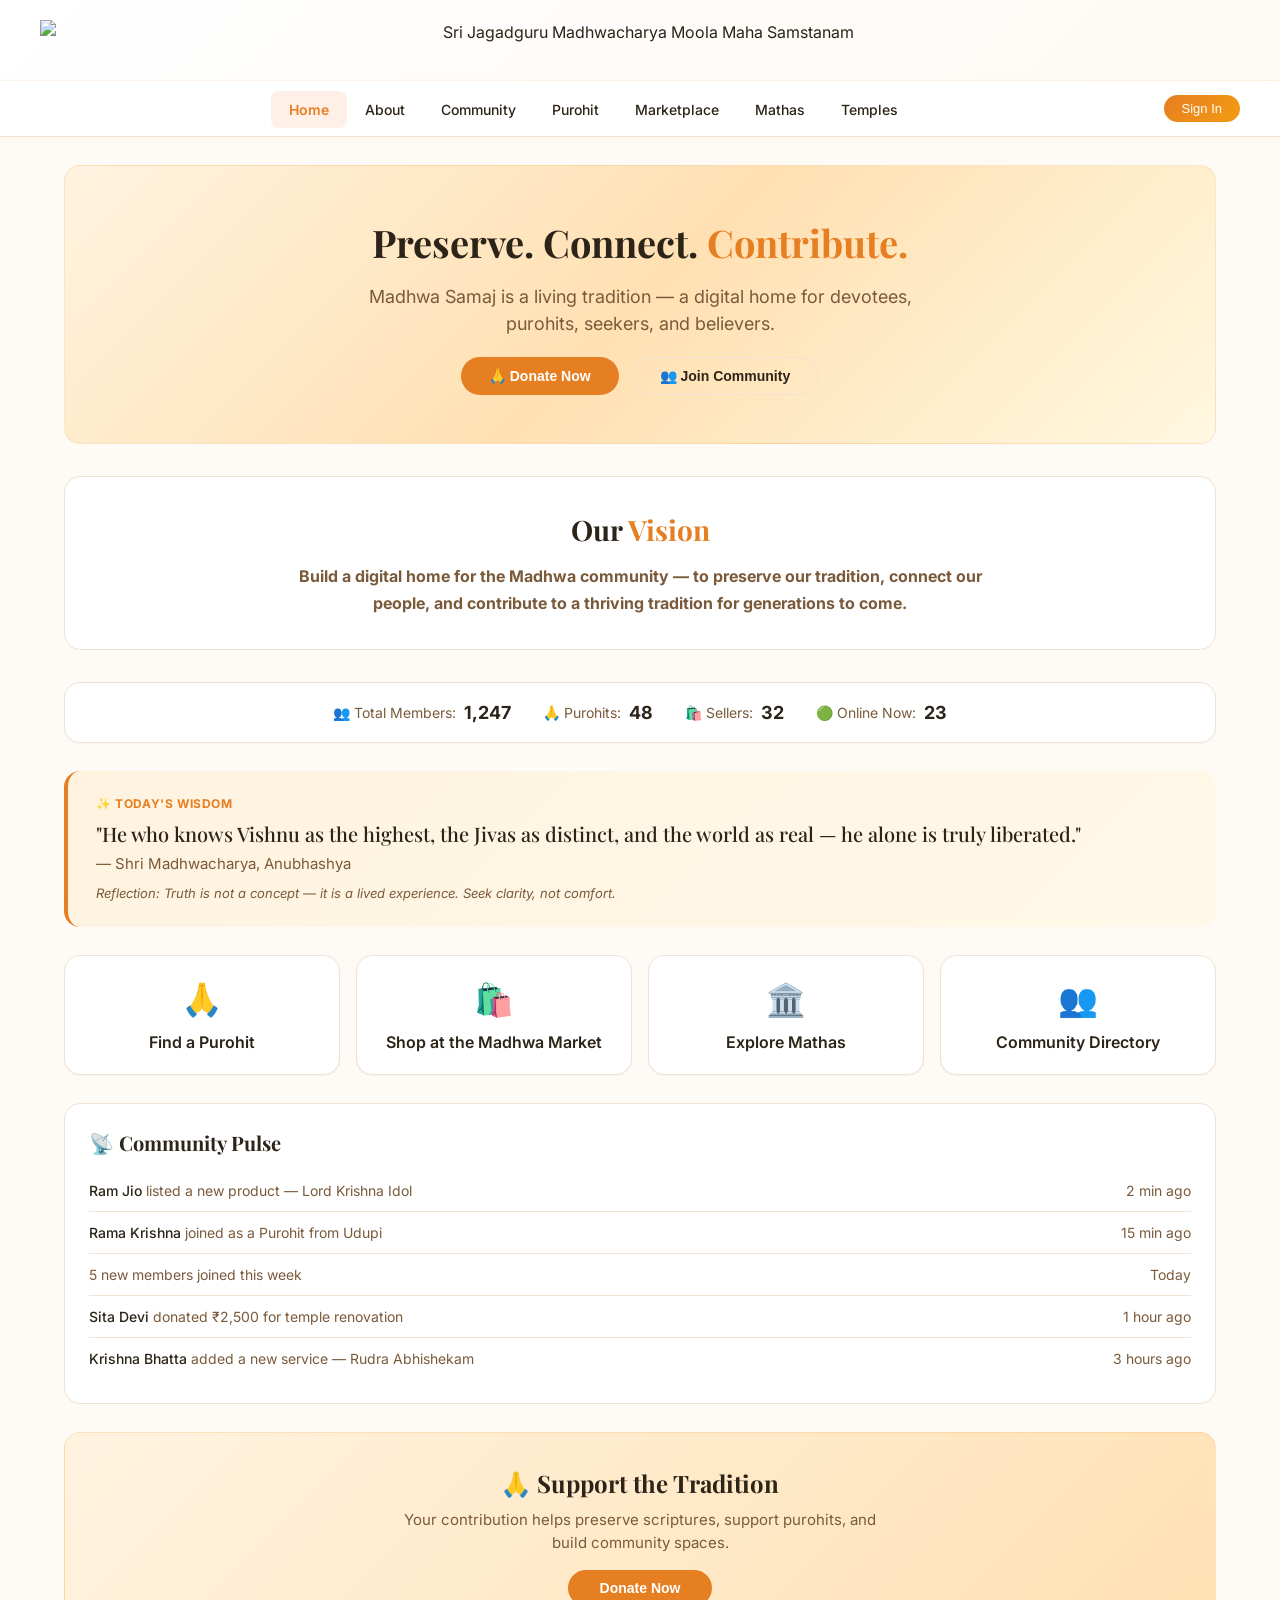
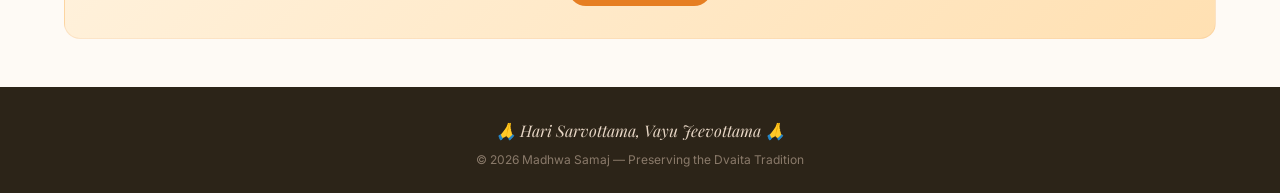
==== commit e0e9ea86: "hamburger - hopefully" ====
--- a/index.html
+++ b/index.html
@@ -42,7 +42,6 @@
             width: 100%;
         }
 
-        /* Hero */
         .hero {
             background: linear-gradient(135deg, #fff3e0 0%, #ffe0b2 50%, #fff8e1 100%);
             border-radius: var(--radius);
@@ -89,7 +88,6 @@
         }
         .hero .cta-group .btn-outline:hover { background: #fff3e0; }
 
-        /* Vision */
         .vision {
             background: white;
             border-radius: var(--radius);
@@ -112,7 +110,6 @@
             line-height: 1.7;
         }
 
-        /* Stats Bar */
         .stats-bar {
             display: flex;
             flex-wrap: wrap;
@@ -138,7 +135,6 @@
             font-size: 18px;
         }
 
-        /* Today's Wisdom */
         .wisdom {
             background: linear-gradient(135deg, #fff3e0, #fff8e8);
             border-radius: var(--radius);
@@ -170,7 +166,6 @@
             font-style: italic;
         }
 
-        /* Quick Actions */
         .quick-actions {
             display: grid;
             grid-template-columns: repeat(auto-fit, minmax(200px, 1fr));
@@ -194,7 +189,6 @@
         .quick-actions .action-card .icon { font-size: 32px; }
         .quick-actions .action-card .title { font-weight: 600; margin-top: 6px; }
 
-        /* Activity Feed */
         .activity-feed {
             background: white;
             border-radius: var(--radius);
@@ -218,7 +212,6 @@
         .activity-feed .feed-item:last-child { border-bottom: none; }
         .activity-feed .feed-item .highlight { color: var(--text-primary); font-weight: 500; }
 
-        /* Donation */
         .donation-section {
             background: linear-gradient(135deg, #fff3e0, #ffe0b2);
             border-radius: var(--radius);
@@ -249,7 +242,6 @@
         }
         .donation-section button:hover { transform: scale(1.02); }
 
-        /* Modal */
         .modal-overlay {
             display: none;
             position: fixed;
@@ -358,12 +350,26 @@
     <div id="headerPlaceholder"></div>
 
     <main class="page-content">
+        <section class="hero">
+            <h1>Preserve. Connect. <span>Contribute.</span></h1>
+            <p>Madhwa Samaj is a living tradition — a digital home for devotees, purohits, seekers, and believers.</p>
+            <div class="cta-group">
+                <button onclick="document.getElementById('donationModal').classList.add('open')">🙏 Donate Now</button>
+                <button class="btn-outline" onclick="window.location.href='ms-directory.html'">👥 Join Community</button>
+            </div>
+        </section>
 
         <section class="vision">
             <h2>Our <span>Vision</span></h2>
-            <p><b>Build a digital home for the Madhwa community — to preserve our tradition, connect our people, and contribute to our tradition for generations to come.</b></p>
+            <p><b>Build a digital home for the Madhwa community — to preserve our tradition, connect our people, and contribute to a thriving tradition for generations to come.</b></p>
         </section>
 
+        <div class="stats-bar">
+            <div class="stat-item">👥 Total Members: <span class="num" id="totalMembers">1,247</span></div>
+            <div class="stat-item">🙏 Purohits: <span class="num" id="totalPurohits">48</span></div>
+            <div class="stat-item">🛍️ Sellers: <span class="num" id="totalSellers">32</span></div>
+            <div class="stat-item">🟢 Online Now: <span class="num" id="onlineNow">23</span></div>
+        </div>
 
         <section class="wisdom">
             <div class="label">✨ Today's Wisdom</div>
@@ -371,13 +377,6 @@
             <div class="meaning">— Shri Madhwacharya, Anubhashya</div>
             <div class="reflection">Reflection: Truth is not a concept — it is a lived experience. Seek clarity, not comfort.</div>
         </section>
-
-        <div class="stats-bar">
-            <div class="stat-item">👥 Total Members: <span class="num" id="totalMembers">1,247</span></div>
-            <div class="stat-item">🙏 Purohits: <span class="num" id="totalPurohits">48</span></div>
-            <div class="stat-item">🛍️ Sellers: <span class="num" id="totalSellers">32</span></div>
-            <div class="stat-item">🟢 Online Now: <span class="num" id="onlineNow">23</span></div>
-        </div>
 
         <section class="quick-actions">
             <div class="action-card" onclick="window.location.href='ms-purohit.html'">
@@ -442,6 +441,56 @@
     <div class="toast" id="toast">✨ Thank you for your support!</div>
 
     <script>
+        // =============================================
+        // HAMBURGER — DEFINED IN PAGE, NOT IN HEADER
+        // =============================================
+        function initHamburger() {
+            const hamburger = document.getElementById('hamburgerBtn');
+            const navLinks = document.getElementById('navLinks');
+            if (!hamburger || !navLinks) return;
+
+            // Remove old listeners by cloning
+            const newHamburger = hamburger.cloneNode(true);
+            hamburger.parentNode.replaceChild(newHamburger, hamburger);
+            const newNavLinks = navLinks.cloneNode(true);
+            navLinks.parentNode.replaceChild(newNavLinks, navLinks);
+
+            const finalHamburger = document.getElementById('hamburgerBtn');
+            const finalNavLinks = document.getElementById('navLinks');
+
+            finalHamburger.addEventListener('click', function(e) {
+                e.stopPropagation();
+                finalNavLinks.classList.toggle('active');
+            });
+
+            finalNavLinks.querySelectorAll('a').forEach(link => {
+                link.addEventListener('click', () => {
+                    finalNavLinks.classList.remove('active');
+                });
+            });
+
+            document.addEventListener('click', function(e) {
+                if (!finalNavLinks.contains(e.target) && !finalHamburger.contains(e.target)) {
+                    finalNavLinks.classList.remove('active');
+                }
+            });
+        }
+
+        function highlightCurrentPage() {
+            const currentPage = window.location.pathname.split('/').pop() || 'index.html';
+            document.querySelectorAll('.nav-links a').forEach(link => {
+                const href = link.getAttribute('href');
+                if (href === currentPage || (currentPage === 'index.html' && href === 'index.html')) {
+                    link.classList.add('active');
+                } else {
+                    link.classList.remove('active');
+                }
+            });
+        }
+
+        // =============================================
+        // DONATION LOGIC
+        // =============================================
         let selectedAmount = 0;
 
         function selectAmount(el, amount) {
@@ -486,13 +535,15 @@
             if (e.target === this) this.classList.remove('open');
         });
 
-        // Load header
+        // =============================================
+        // LOAD HEADER — THEN INIT HAMBURGER
+        // =============================================
         fetch('components/header.html')
             .then(res => res.text())
             .then(data => {
                 document.getElementById('headerPlaceholder').innerHTML = data;
-                if (typeof window.initHamburger === 'function') window.initHamburger();
-                if (typeof window.highlightCurrentPage === 'function') window.highlightCurrentPage();
+                initHamburger();
+                highlightCurrentPage();
             })
             .catch(err => console.error('Failed to load header:', err));
     </script>
